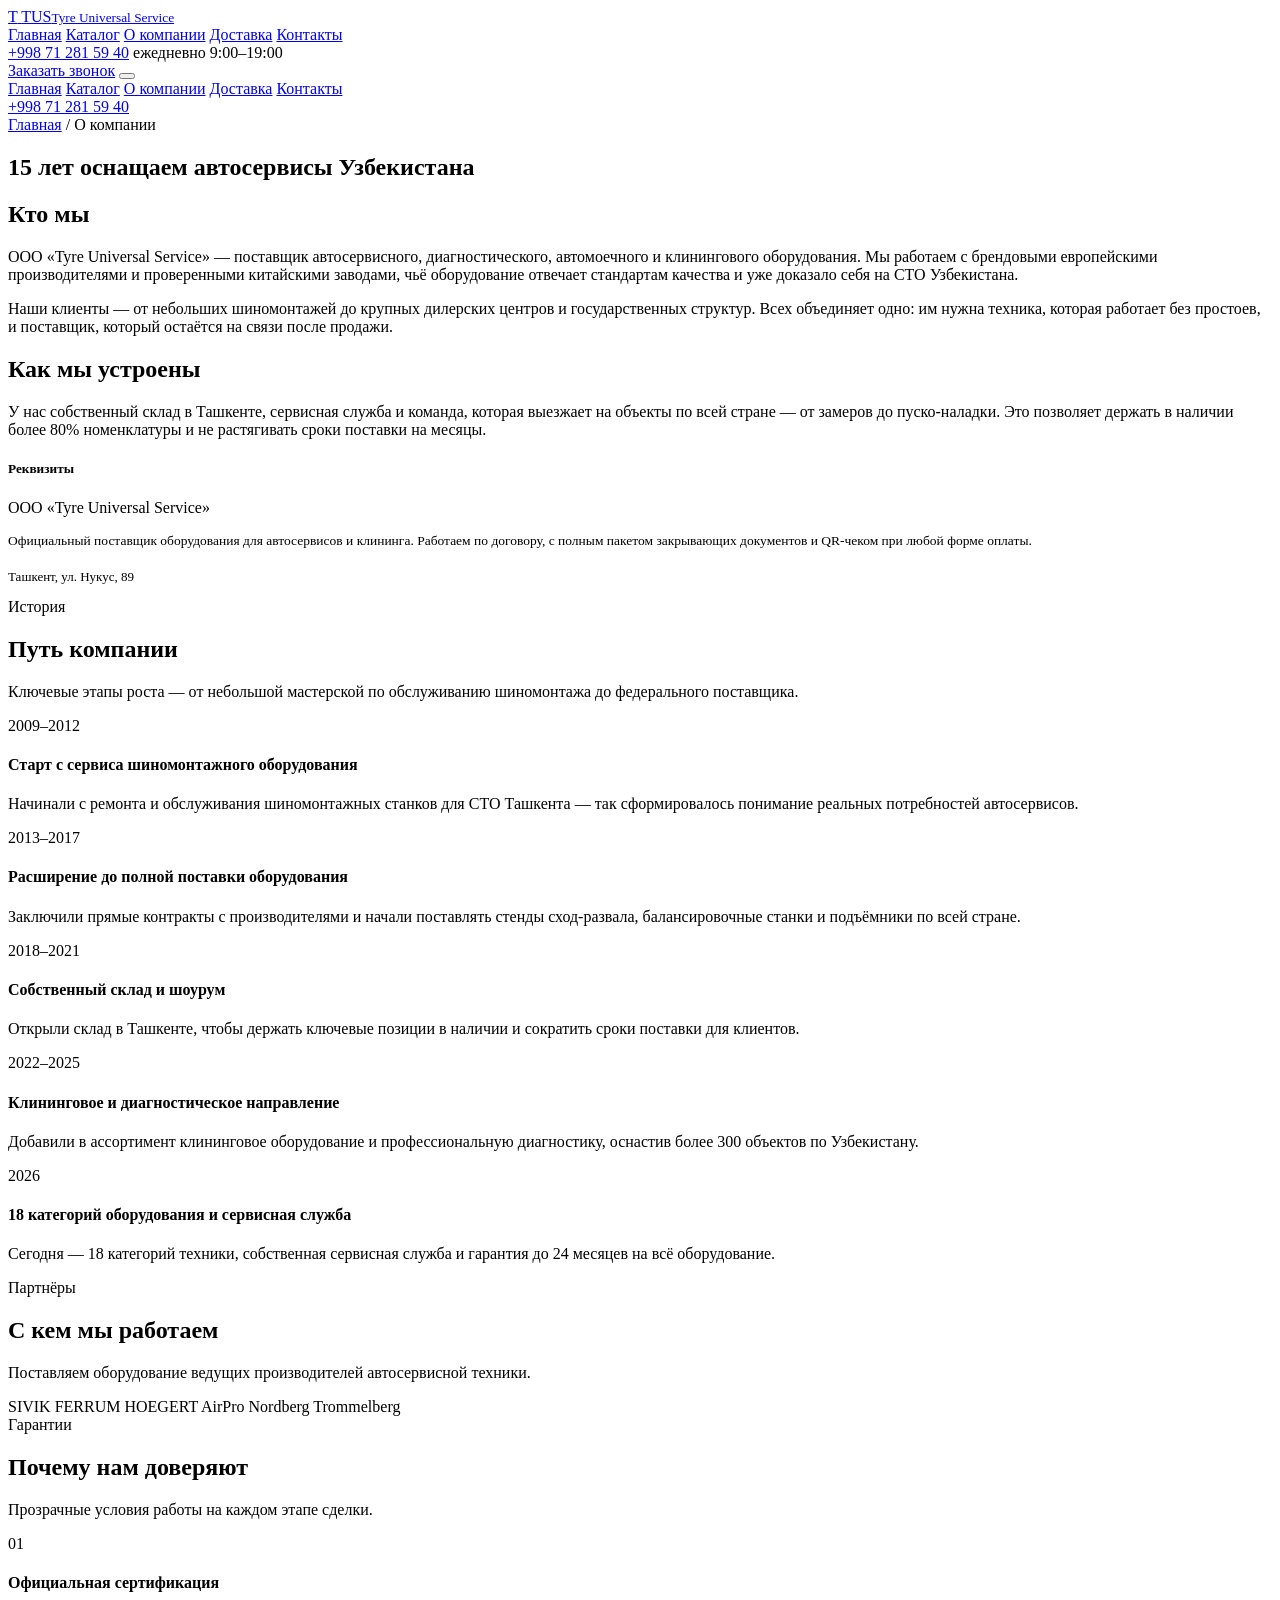
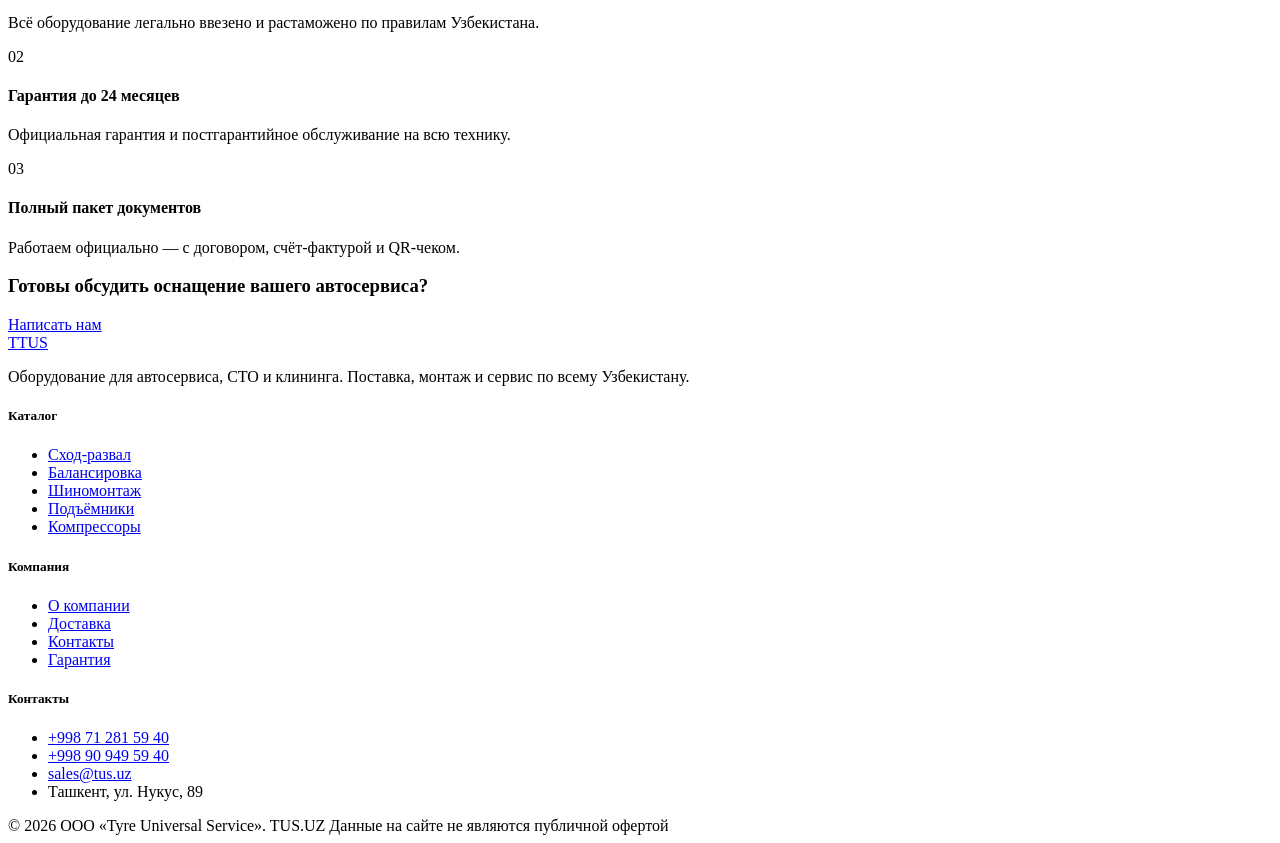
==== about.html @ 4da46985 "Add files via upload" ====
<!DOCTYPE html>
<html lang="ru">
<head>
<meta charset="UTF-8">
<meta name="viewport" content="width=device-width, initial-scale=1.0">
<title>О компании — TUS.UZ</title>
<meta name="description" content="TUS.UZ — поставщик автосервисного и клинингового оборудования в Узбекистане. 15 лет опыта, собственный склад, официальная гарантия.">
<link rel="preconnect" href="https://fonts.googleapis.com">
<link href="https://fonts.googleapis.com/css2?family=Oswald:wght@500;600;700&family=Manrope:wght@400;500;700;800&family=JetBrains+Mono:wght@400;500;700&display=swap" rel="stylesheet">
<link rel="stylesheet" href="assets/style.css">
</head>
<body>

<header class="site-header">
  <div class="wrap header-top">
    <a href="index.html" class="brand">
      <span class="mark"><span>T</span></span>
      <span>TUS<small>Tyre Universal Service</small></span>
    </a>
    <nav class="main-nav">
      <a href="index.html">Главная</a>
      <a href="catalog.html">Каталог</a>
      <a href="about.html" class="active">О компании</a>
      <a href="delivery.html">Доставка</a>
      <a href="contacts.html">Контакты</a>
    </nav>
    <div class="header-actions">
      <div class="phone-block">
        <a href="tel:+998712815940">+998 71 281 59 40</a>
        <span>ежедневно 9:00–19:00</span>
      </div>
      <a href="contacts.html" class="btn btn-primary header-cta">Заказать звонок</a>
      <button class="burger" aria-label="Меню"><span></span></button>
    </div>
  </div>
  <div class="mobile-nav">
    <a href="index.html">Главная</a>
    <a href="catalog.html">Каталог</a>
    <a href="about.html">О компании</a>
    <a href="delivery.html">Доставка</a>
    <a href="contacts.html">Контакты</a>
    <div class="phone-block"><a href="tel:+998712815940">+998 71 281 59 40</a></div>
  </div>
</header>

<section class="page-hero">
  <div class="wrap">
    <div class="breadcrumb"><a href="index.html">Главная</a> / О компании</div>
    <h1>15 лет оснащаем автосервисы Узбекистана</h1>
  </div>
</section>

<section class="section-tight reveal">
  <div class="wrap two-col">
    <div class="content-block">
      <h2>Кто мы</h2>
      <p>ООО «Tyre Universal Service» — поставщик автосервисного, диагностического, автомоечного и клинингового оборудования. Мы работаем с брендовыми европейскими производителями и проверенными китайскими заводами, чьё оборудование отвечает стандартам качества и уже доказало себя на СТО Узбекистана.</p>
      <p>Наши клиенты — от небольших шиномонтажей до крупных дилерских центров и государственных структур. Всех объединяет одно: им нужна техника, которая работает без простоев, и поставщик, который остаётся на связи после продажи.</p>
      <h2>Как мы устроены</h2>
      <p>У нас собственный склад в Ташкенте, сервисная служба и команда, которая выезжает на объекты по всей стране — от замеров до пуско-наладки. Это позволяет держать в наличии более 80% номенклатуры и не растягивать сроки поставки на месяцы.</p>
    </div>
    <div class="contact-card bracket">
      <h5>Реквизиты</h5>
      <p class="big">ООО «Tyre Universal Service»</p>
      <p style="font-size:13.5px;color:var(--steel-2);margin-top:10px;">Официальный поставщик оборудования для автосервисов и клининга. Работаем по договору, с полным пакетом закрывающих документов и QR-чеком при любой форме оплаты.</p>
      <div class="ruler light" style="margin:20px 0;"></div>
      <p style="font-family:var(--f-mono);font-size:13px;color:var(--steel-2);">Ташкент, ул. Нукус, 89</p>
    </div>
  </div>
</section>

<section class="on-steel reveal">
  <div class="wrap">
    <div class="section-head">
      <div>
        <span class="eyebrow">История</span>
        <h2>Путь компании</h2>
      </div>
      <p>Ключевые этапы роста — от небольшой мастерской по обслуживанию шиномонтажа до федерального поставщика.</p>
    </div>
    <div class="timeline">
      <div class="t-item">
        <div class="year">2009–2012</div>
        <h4>Старт с сервиса шиномонтажного оборудования</h4>
        <p>Начинали с ремонта и обслуживания шиномонтажных станков для СТО Ташкента — так сформировалось понимание реальных потребностей автосервисов.</p>
      </div>
      <div class="t-item">
        <div class="year">2013–2017</div>
        <h4>Расширение до полной поставки оборудования</h4>
        <p>Заключили прямые контракты с производителями и начали поставлять стенды сход-развала, балансировочные станки и подъёмники по всей стране.</p>
      </div>
      <div class="t-item">
        <div class="year">2018–2021</div>
        <h4>Собственный склад и шоурум</h4>
        <p>Открыли склад в Ташкенте, чтобы держать ключевые позиции в наличии и сократить сроки поставки для клиентов.</p>
      </div>
      <div class="t-item">
        <div class="year">2022–2025</div>
        <h4>Клининговое и диагностическое направление</h4>
        <p>Добавили в ассортимент клининговое оборудование и профессиональную диагностику, оснастив более 300 объектов по Узбекистану.</p>
      </div>
      <div class="t-item">
        <div class="year">2026</div>
        <h4>18 категорий оборудования и сервисная служба</h4>
        <p>Сегодня — 18 категорий техники, собственная сервисная служба и гарантия до 24 месяцев на всё оборудование.</p>
      </div>
    </div>
  </div>
</section>

<section class="reveal">
  <div class="wrap">
    <div class="section-head">
      <div>
        <span class="eyebrow">Партнёры</span>
        <h2>С кем мы работаем</h2>
      </div>
      <p>Поставляем оборудование ведущих производителей автосервисной техники.</p>
    </div>
    <div class="logo-strip">
      <span class="logo-chip">SIVIK</span>
      <span class="logo-chip">FERRUM</span>
      <span class="logo-chip">HOEGERT</span>
      <span class="logo-chip">AirPro</span>
      <span class="logo-chip">Nordberg</span>
      <span class="logo-chip">Trommelberg</span>
    </div>
  </div>
</section>

<section class="on-dark reveal">
  <div class="wrap">
    <div class="section-head">
      <div>
        <span class="eyebrow on-dark">Гарантии</span>
        <h2>Почему нам доверяют</h2>
      </div>
      <p>Прозрачные условия работы на каждом этапе сделки.</p>
    </div>
    <div class="service-grid">
      <div class="service-card"><span class="num">01</span><h4>Официальная сертификация</h4><p>Всё оборудование легально ввезено и растаможено по правилам Узбекистана.</p></div>
      <div class="service-card"><span class="num">02</span><h4>Гарантия до 24 месяцев</h4><p>Официальная гарантия и постгарантийное обслуживание на всю технику.</p></div>
      <div class="service-card"><span class="num">03</span><h4>Полный пакет документов</h4><p>Работаем официально — с договором, счёт-фактурой и QR-чеком.</p></div>
    </div>
  </div>
</section>

<section class="cta-band reveal">
  <div class="wrap">
    <h3>Готовы обсудить оснащение вашего автосервиса?</h3>
    <a href="contacts.html" class="btn btn-dark">Написать нам</a>
  </div>
</section>

<footer class="site-footer">
  <div class="wrap">
    <div class="footer-grid">
      <div class="footer-brand">
        <a href="index.html" class="brand"><span class="mark"><span>T</span></span><span>TUS</span></a>
        <p>Оборудование для автосервиса, СТО и клининга. Поставка, монтаж и сервис по всему Узбекистану.</p>
      </div>
      <div>
        <h5>Каталог</h5>
        <ul>
          <li><a href="catalog.html">Сход-развал</a></li>
          <li><a href="catalog.html">Балансировка</a></li>
          <li><a href="catalog.html">Шиномонтаж</a></li>
          <li><a href="catalog.html">Подъёмники</a></li>
          <li><a href="catalog.html">Компрессоры</a></li>
        </ul>
      </div>
      <div>
        <h5>Компания</h5>
        <ul>
          <li><a href="about.html">О компании</a></li>
          <li><a href="delivery.html">Доставка</a></li>
          <li><a href="contacts.html">Контакты</a></li>
          <li><a href="index.html#">Гарантия</a></li>
        </ul>
      </div>
      <div>
        <h5>Контакты</h5>
        <ul>
          <li><a href="tel:+998712815940">+998 71 281 59 40</a></li>
          <li><a href="tel:+998909495940">+998 90 949 59 40</a></li>
          <li><a href="mailto:sales@tus.uz">sales@tus.uz</a></li>
          <li>Ташкент, ул. Нукус, 89</li>
        </ul>
      </div>
    </div>
    <div class="footer-bottom">
      <span>© 2026 ООО «Tyre Universal Service». TUS.UZ</span>
      <span>Данные на сайте не являются публичной офертой</span>
    </div>
  </div>
</footer>

<script src="assets/script.js"></script>
</body>
</html>
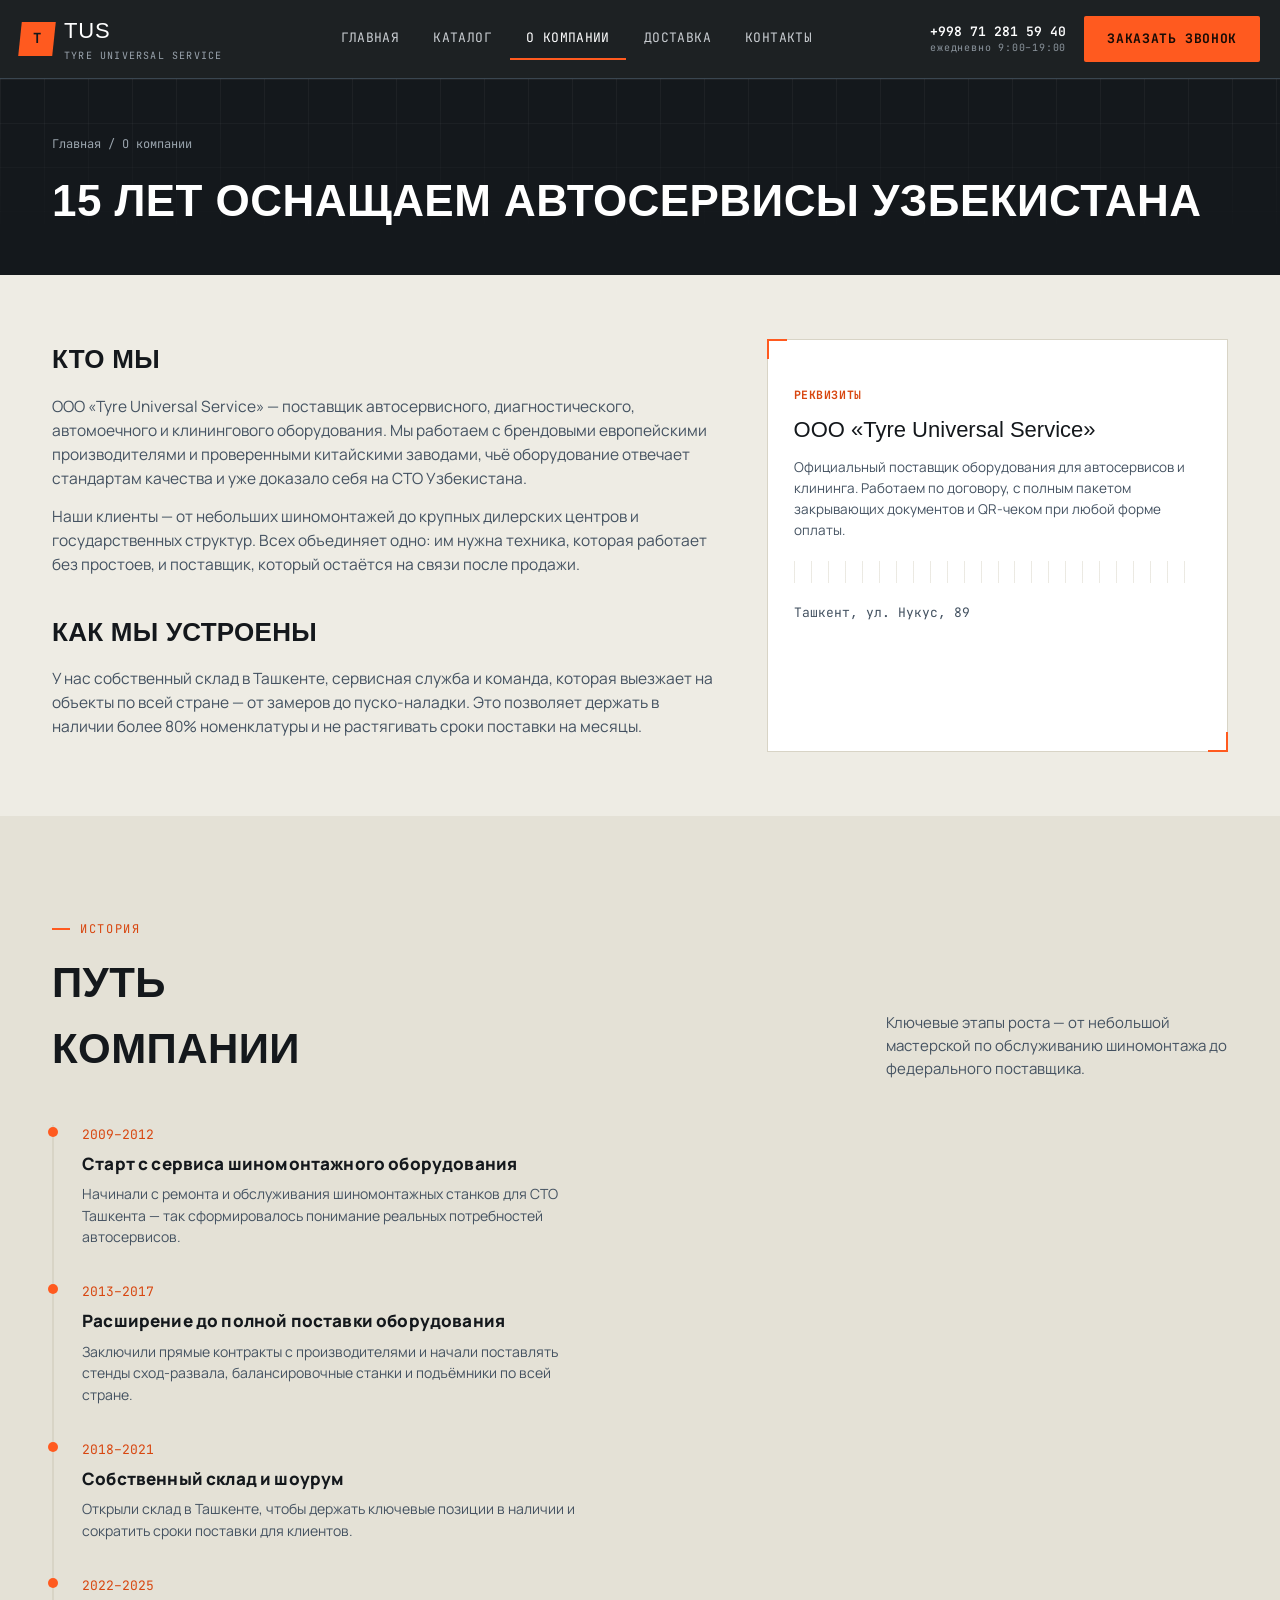
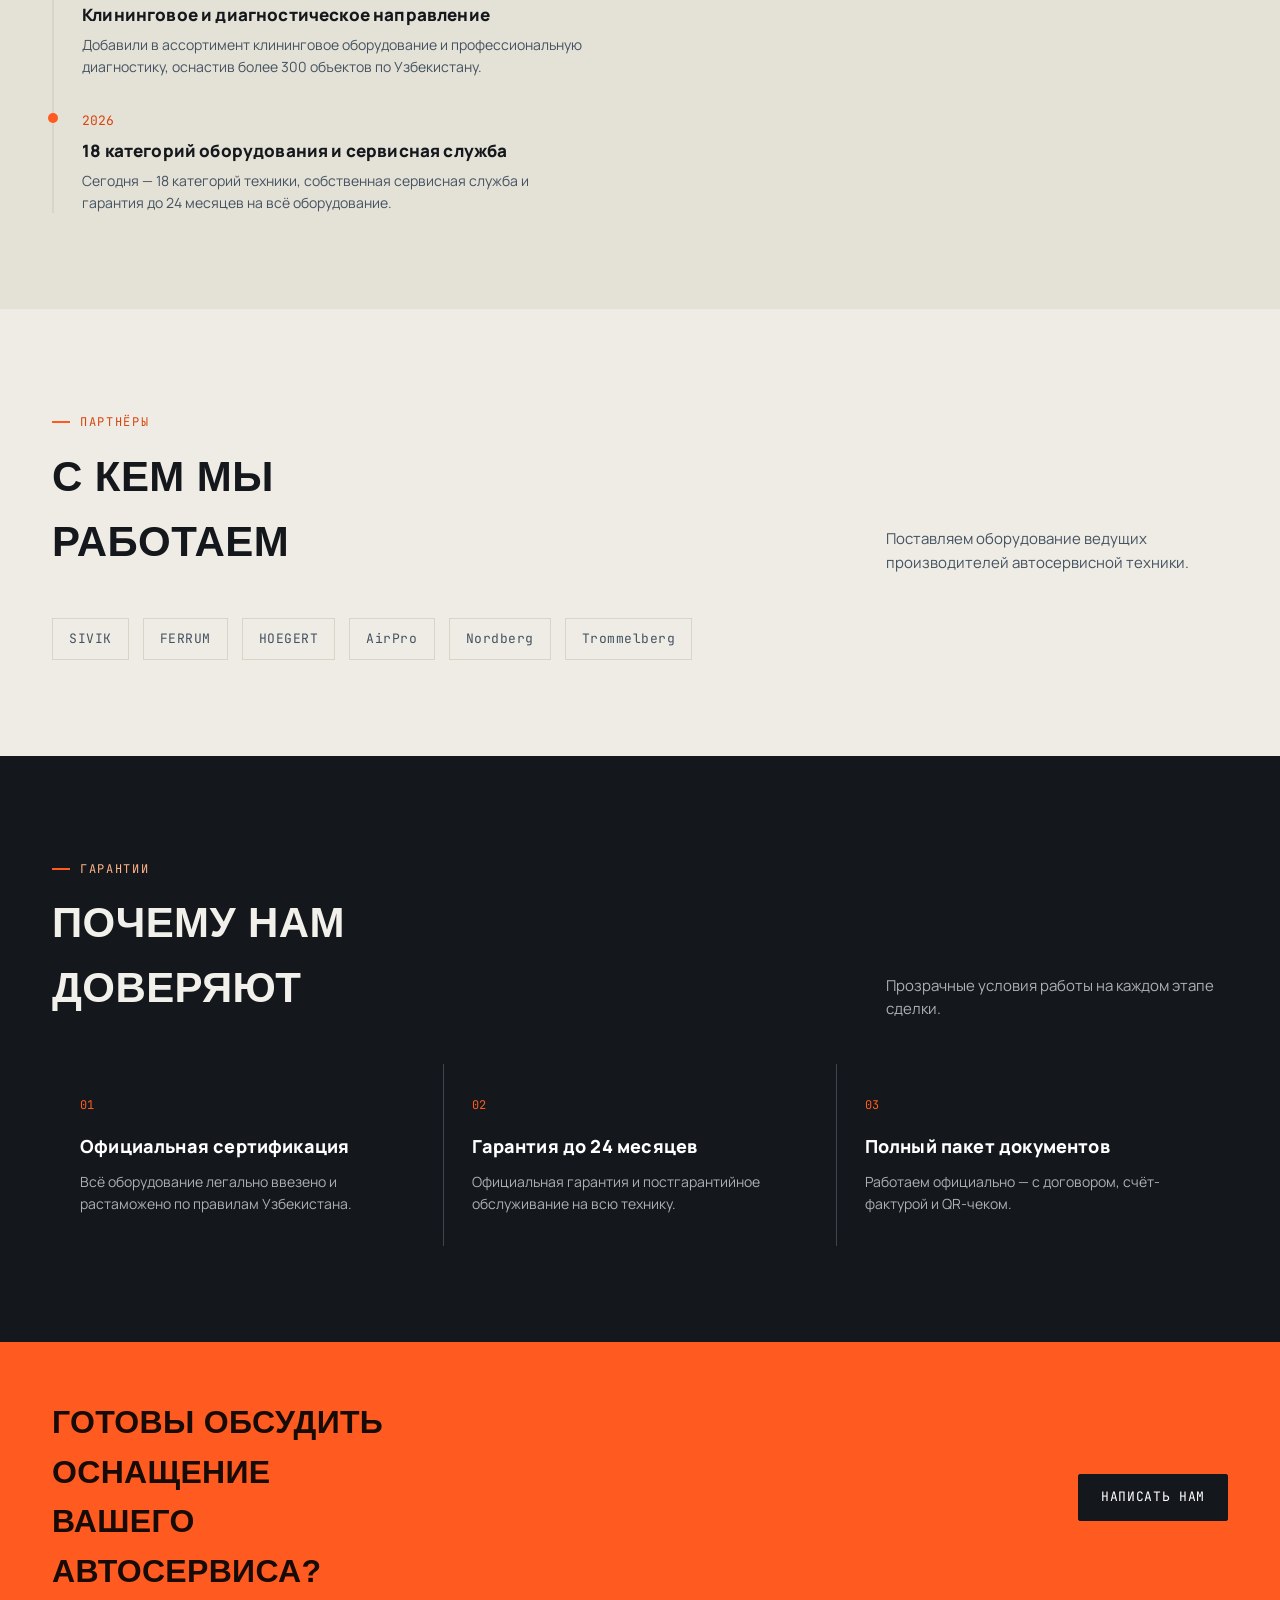
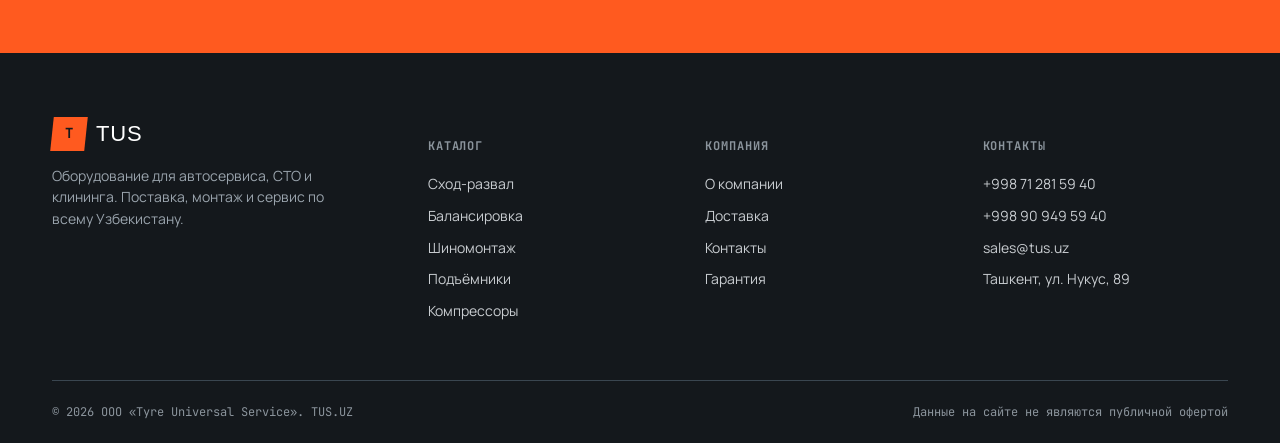
==== commit c142efc5: "Add files via upload" ====
--- a/about.html
+++ b/about.html
@@ -7,7 +7,7 @@
 <meta name="description" content="TUS.UZ — поставщик автосервисного и клинингового оборудования в Узбекистане. 15 лет опыта, собственный склад, официальная гарантия.">
 <link rel="preconnect" href="https://fonts.googleapis.com">
 <link href="https://fonts.googleapis.com/css2?family=Oswald:wght@500;600;700&family=Manrope:wght@400;500;700;800&family=JetBrains+Mono:wght@400;500;700&display=swap" rel="stylesheet">
-<link rel="stylesheet" href="assets/style.css">
+<link rel="stylesheet" href="style.css">
 </head>
 <body>
 
@@ -195,6 +195,6 @@
   </div>
 </footer>
 
-<script src="assets/script.js"></script>
+<script src="script.js"></script>
 </body>
 </html>
--- a/style.css
+++ b/style.css
@@ -0,0 +1,951 @@
+/* ============================================================
+   TUS.UZ — design system
+   Concept: engineering spec-plate / workshop blueprint.
+   Display: Oswald (condensed, industrial nameplate)
+   Body:    Manrope
+   Data:    JetBrains Mono (specs, numbers, tickers)
+   ============================================================ */
+
+:root{
+  --ink:        #14181c;
+  --ink-soft:   #232b32;
+  --steel:      #2e3944;
+  --steel-2:    #445261;
+  --paper:      #eeece4;
+  --paper-2:    #e4e1d6;
+  --card:       #ffffff;
+  --line:       #d8d4c6;
+  --line-dark:  #3a4650;
+  --orange:     #ff5a1f;
+  --orange-dark:#d8460f;
+  --blue:       #3d6a8c;
+  --green:      #3f8a54;
+
+  --f-display: 'Oswald', sans-serif;
+  --f-body: 'Manrope', sans-serif;
+  --f-mono: 'JetBrains Mono', monospace;
+
+  --container: 1240px;
+  --radius: 4px;
+}
+
+*,*::before,*::after{ box-sizing:border-box; }
+html{ scroll-behavior:smooth; }
+body{
+  margin:0;
+  background:var(--paper);
+  color:var(--ink);
+  font-family:var(--f-body);
+  font-size:16px;
+  line-height:1.55;
+  -webkit-font-smoothing:antialiased;
+}
+img{ max-width:100%; display:block; }
+a{ color:inherit; text-decoration:none; }
+ul{ margin:0; padding:0; list-style:none; }
+h1,h2,h3,h4{ margin:0; font-family:var(--f-display); font-weight:600; letter-spacing:.01em; text-transform:uppercase; }
+p{ margin:0; }
+button{ font-family:inherit; cursor:pointer; }
+input,textarea,select{ font-family:inherit; }
+
+.wrap{
+  max-width:var(--container);
+  margin:0 auto;
+  padding:0 32px;
+}
+
+@media (max-width:720px){
+  .wrap{ padding:0 20px; }
+}
+
+:focus-visible{
+  outline:2px solid var(--orange);
+  outline-offset:2px;
+}
+
+@media (prefers-reduced-motion: reduce){
+  *{ animation-duration:0.01ms !important; animation-iteration-count:1 !important; transition-duration:0.01ms !important; scroll-behavior:auto !important; }
+}
+
+/* ---------- eyebrow / labels ---------- */
+.eyebrow{
+  display:inline-flex;
+  align-items:center;
+  gap:10px;
+  font-family:var(--f-mono);
+  font-size:12px;
+  letter-spacing:.14em;
+  text-transform:uppercase;
+  color:var(--orange-dark);
+}
+.eyebrow::before{
+  content:"";
+  width:18px; height:2px;
+  background:var(--orange);
+  display:inline-block;
+}
+.eyebrow.on-dark{ color:#ffb489; }
+.eyebrow.on-dark::before{ background:var(--orange); }
+
+/* ---------- bracket frame — signature element ---------- */
+.bracket{
+  position:relative;
+}
+.bracket::before,.bracket::after,
+.bracket .bk-tl, .bracket .bk-br{
+  content:"";
+  position:absolute;
+  width:20px; height:20px;
+  z-index:2;
+  pointer-events:none;
+}
+.bracket::before{
+  top:-1px; left:-1px;
+  border-top:2px solid var(--orange);
+  border-left:2px solid var(--orange);
+}
+.bracket::after{
+  bottom:-1px; right:-1px;
+  border-bottom:2px solid var(--orange);
+  border-right:2px solid var(--orange);
+}
+
+/* ---------- ruler divider ---------- */
+.ruler{
+  --n: 24;
+  height:22px;
+  width:100%;
+  background-image: repeating-linear-gradient(
+    to right,
+    var(--line-dark) 0, var(--line-dark) 1px,
+    transparent 1px, transparent calc(100% / var(--n))
+  );
+  background-size: 100% 100%;
+  position:relative;
+  opacity:.5;
+}
+.ruler.light{ background-image: repeating-linear-gradient(to right, var(--line) 0, var(--line) 1px, transparent 1px, transparent calc(100% / var(--n))); }
+
+/* ============================================================
+   HEADER
+   ============================================================ */
+.site-header{
+  position:sticky; top:0; z-index:100;
+  background:rgba(20,24,28,.96);
+  backdrop-filter:blur(6px);
+  border-bottom:1px solid var(--line-dark);
+  color:#f2f0ea;
+}
+.header-top{
+  display:flex;
+  align-items:center;
+  justify-content:space-between;
+  padding:14px 0;
+  gap:24px;
+}
+.brand{
+  display:flex;
+  align-items:center;
+  gap:10px;
+  font-family:var(--f-display);
+  font-size:22px;
+  letter-spacing:.04em;
+  color:#fff;
+}
+.brand .mark{
+  width:34px; height:34px;
+  background:var(--orange);
+  display:flex; align-items:center; justify-content:center;
+  color:var(--ink);
+  font-family:var(--f-mono);
+  font-weight:700;
+  font-size:14px;
+  transform:skew(-6deg);
+}
+.brand .mark span{ transform:skew(6deg); }
+.brand small{
+  display:block;
+  font-family:var(--f-mono);
+  font-size:10px;
+  letter-spacing:.12em;
+  color:#9aa4ad;
+  text-transform:uppercase;
+  font-weight:400;
+}
+
+.main-nav{
+  display:flex;
+  gap:2px;
+}
+.main-nav a{
+  font-family:var(--f-mono);
+  font-size:13px;
+  letter-spacing:.03em;
+  text-transform:uppercase;
+  padding:10px 16px;
+  color:#c9cdd1;
+  border-bottom:2px solid transparent;
+  transition:color .15s ease, border-color .15s ease;
+}
+.main-nav a:hover{ color:#fff; }
+.main-nav a.active{ color:#fff; border-color:var(--orange); }
+
+.header-actions{
+  display:flex;
+  align-items:center;
+  gap:18px;
+}
+.phone-block{
+  text-align:right;
+  font-family:var(--f-mono);
+  font-size:13px;
+  color:#e7e5dd;
+  line-height:1.3;
+}
+.phone-block a{ color:#fff; font-weight:600; }
+.phone-block span{ display:block; font-size:10px; color:#8b949c; letter-spacing:.08em; }
+
+.btn{
+  display:inline-flex;
+  align-items:center;
+  gap:8px;
+  font-family:var(--f-mono);
+  font-size:13px;
+  letter-spacing:.05em;
+  text-transform:uppercase;
+  padding:12px 22px;
+  border:1px solid transparent;
+  border-radius:2px;
+  transition:transform .15s ease, background .15s ease, border-color .15s ease, color .15s ease;
+  white-space:nowrap;
+}
+.btn-primary{
+  background:var(--orange);
+  color:#160b06;
+  font-weight:700;
+}
+.btn-primary:hover{ background:var(--orange-dark); color:#fff; transform:translateY(-1px); }
+.btn-outline{
+  border-color:#4a555f;
+  color:#f2f0ea;
+}
+.btn-outline:hover{ border-color:var(--orange); color:var(--orange); }
+.btn-dark{
+  border-color:var(--ink);
+  color:var(--ink);
+}
+.btn-dark:hover{ background:var(--ink); color:#fff; }
+.btn-block{ width:100%; justify-content:center; }
+
+.burger{
+  display:none;
+  width:32px; height:24px;
+  position:relative;
+  background:none; border:none;
+}
+.burger span,.burger::before,.burger::after{
+  content:"";
+  position:absolute; left:0; right:0;
+  height:2px; background:#fff;
+}
+.burger::before{ top:0; }
+.burger span{ top:11px; }
+.burger::after{ bottom:0; }
+
+@media (max-width:980px){
+  .main-nav{ display:none; }
+  .phone-block{ display:none; }
+  .burger{ display:block; }
+}
+@media (max-width:560px){
+  .btn-primary.header-cta{ display:none; }
+}
+
+/* mobile drawer */
+.mobile-nav{
+  display:none;
+  flex-direction:column;
+  background:var(--ink-soft);
+  border-top:1px solid var(--line-dark);
+}
+.mobile-nav.open{ display:flex; }
+.mobile-nav a{
+  padding:16px 32px;
+  font-family:var(--f-mono);
+  text-transform:uppercase;
+  font-size:13px;
+  color:#e7e5dd;
+  border-bottom:1px solid var(--line-dark);
+}
+.mobile-nav .phone-block{
+  display:block;
+  padding:16px 32px;
+}
+
+/* ============================================================
+   HERO
+   ============================================================ */
+.hero{
+  background:var(--ink);
+  color:#f2f0ea;
+  position:relative;
+  overflow:hidden;
+  padding:88px 0 0;
+}
+.hero::before{
+  content:"";
+  position:absolute; inset:0;
+  background-image:
+    linear-gradient(rgba(255,255,255,.05) 1px, transparent 1px),
+    linear-gradient(90deg, rgba(255,255,255,.05) 1px, transparent 1px);
+  background-size:44px 44px;
+  mask-image:linear-gradient(to bottom, rgba(0,0,0,.9), transparent 85%);
+  pointer-events:none;
+}
+.hero-grid{
+  position:relative;
+  display:grid;
+  grid-template-columns:1.15fr .85fr;
+  gap:48px;
+  align-items:center;
+  padding-bottom:56px;
+}
+.hero h1{
+  font-size:clamp(34px,5vw,58px);
+  line-height:1.04;
+  margin:18px 0 22px;
+  color:#fff;
+}
+.hero h1 em{ font-style:normal; color:var(--orange); }
+.hero-sub{
+  font-size:17px;
+  color:#c3c8cc;
+  max-width:46ch;
+  margin-bottom:32px;
+}
+.hero-cta{ display:flex; gap:14px; flex-wrap:wrap; margin-bottom:44px; }
+
+.hero-panel{
+  position:relative;
+  border:1px solid var(--line-dark);
+  background:linear-gradient(160deg,#1b2129,#171b20);
+  padding:26px;
+}
+.hero-panel .label{
+  font-family:var(--f-mono);
+  font-size:11px;
+  letter-spacing:.1em;
+  color:#8b949c;
+  text-transform:uppercase;
+  margin-bottom:14px;
+  display:block;
+}
+.hero-illustration{ width:100%; height:auto; }
+
+.stat-strip{
+  position:relative;
+  border-top:1px solid var(--line-dark);
+  display:grid;
+  grid-template-columns:repeat(4,1fr);
+}
+.stat-strip .stat{
+  padding:22px 0 26px;
+  border-right:1px solid var(--line-dark);
+}
+.stat-strip .stat:last-child{ border-right:none; }
+.stat b{
+  display:block;
+  font-family:var(--f-display);
+  font-size:34px;
+  color:#fff;
+  line-height:1;
+}
+.stat b span{ color:var(--orange); }
+.stat small{
+  display:block;
+  margin-top:8px;
+  font-family:var(--f-mono);
+  font-size:11.5px;
+  letter-spacing:.03em;
+  color:#9aa4ad;
+  text-transform:uppercase;
+}
+
+@media (max-width:900px){
+  .hero-grid{ grid-template-columns:1fr; padding-bottom:36px; }
+  .stat-strip{ grid-template-columns:repeat(2,1fr); }
+  .stat-strip .stat:nth-child(2n){ border-right:none; }
+  .stat-strip .stat{ border-bottom:1px solid var(--line-dark); }
+}
+
+/* ============================================================
+   SECTION GENERIC
+   ============================================================ */
+section{ padding:96px 0; }
+.section-tight{ padding:64px 0; }
+.section-head{
+  display:flex;
+  justify-content:space-between;
+  align-items:flex-end;
+  gap:24px;
+  margin-bottom:44px;
+}
+.section-head h2{
+  font-size:clamp(28px,3.4vw,42px);
+  margin-top:12px;
+  max-width:16ch;
+}
+.section-head p{
+  max-width:38ch;
+  color:var(--steel-2);
+  font-size:15px;
+}
+.on-dark{ background:var(--ink); color:#f2f0ea; }
+.on-dark .section-head p{ color:#aab0b5; }
+.on-steel{ background:var(--paper-2); }
+
+/* ---------- category grid ---------- */
+.cat-grid{
+  display:grid;
+  grid-template-columns:repeat(4,1fr);
+  gap:1px;
+  background:var(--line);
+  border:1px solid var(--line);
+}
+.cat-card{
+  background:var(--card);
+  padding:26px 22px;
+  display:flex;
+  flex-direction:column;
+  gap:14px;
+  min-height:150px;
+  justify-content:space-between;
+  transition:background .15s ease;
+  position:relative;
+}
+.cat-card:hover{ background:#fff5ef; }
+.cat-card .num{
+  font-family:var(--f-mono);
+  font-size:11px;
+  color:var(--orange-dark);
+}
+.cat-card h4{
+  font-size:15.5px;
+  letter-spacing:0;
+  text-transform:none;
+  font-family:var(--f-body);
+  font-weight:700;
+  line-height:1.3;
+}
+.cat-card .arrow{
+  font-family:var(--f-mono);
+  font-size:13px;
+  color:var(--steel-2);
+}
+@media (max-width:900px){ .cat-grid{ grid-template-columns:repeat(2,1fr); } }
+@media (max-width:560px){ .cat-grid{ grid-template-columns:1fr; } }
+
+/* ---------- product cards ---------- */
+.product-grid{
+  display:grid;
+  grid-template-columns:repeat(3,1fr);
+  gap:28px;
+}
+@media (max-width:980px){ .product-grid{ grid-template-columns:repeat(2,1fr); } }
+@media (max-width:640px){ .product-grid{ grid-template-columns:1fr; } }
+
+.product-card{
+  background:var(--card);
+  border:1px solid var(--line);
+  display:flex;
+  flex-direction:column;
+  transition:transform .18s ease, box-shadow .18s ease;
+}
+.product-card:hover{
+  transform:translateY(-4px);
+  box-shadow:0 18px 30px -18px rgba(20,24,28,.35);
+}
+.product-media{
+  position:relative;
+  background:var(--paper-2);
+  padding:22px;
+  aspect-ratio:4/3;
+  display:flex; align-items:center; justify-content:center;
+}
+.product-media svg{ width:100%; height:100%; }
+.stock-tag{
+  position:absolute;
+  top:14px; left:14px;
+  font-family:var(--f-mono);
+  font-size:10.5px;
+  letter-spacing:.05em;
+  text-transform:uppercase;
+  padding:5px 9px;
+  background:var(--green);
+  color:#fff;
+}
+.stock-tag.order{ background:var(--blue); }
+.brand-tag{
+  position:absolute;
+  top:14px; right:14px;
+  font-family:var(--f-mono);
+  font-size:10.5px;
+  color:var(--steel-2);
+  letter-spacing:.05em;
+}
+.product-body{
+  padding:22px;
+  display:flex;
+  flex-direction:column;
+  gap:12px;
+  flex:1;
+}
+.product-cat{
+  font-family:var(--f-mono);
+  font-size:11px;
+  letter-spacing:.06em;
+  text-transform:uppercase;
+  color:var(--orange-dark);
+}
+.product-title{
+  font-family:var(--f-body);
+  font-weight:800;
+  font-size:18px;
+  text-transform:none;
+  letter-spacing:0;
+  line-height:1.3;
+}
+.product-desc{
+  font-size:14px;
+  color:var(--steel-2);
+  flex:1;
+}
+.spec-list{
+  border-top:1px dashed var(--line);
+  border-bottom:1px dashed var(--line);
+  padding:12px 0;
+  display:flex;
+  flex-direction:column;
+  gap:6px;
+}
+.spec-list .row{
+  display:flex;
+  justify-content:space-between;
+  font-family:var(--f-mono);
+  font-size:12.5px;
+}
+.spec-list .row span:first-child{ color:var(--steel-2); }
+.product-foot{
+  display:flex;
+  align-items:center;
+  justify-content:space-between;
+  gap:10px;
+  margin-top:4px;
+}
+.price{
+  font-family:var(--f-display);
+  font-size:22px;
+}
+.price small{
+  display:block;
+  font-family:var(--f-mono);
+  font-size:10px;
+  color:var(--steel-2);
+  text-transform:uppercase;
+  letter-spacing:.05em;
+}
+.link-arrow{
+  font-family:var(--f-mono);
+  font-size:12.5px;
+  letter-spacing:.03em;
+  text-transform:uppercase;
+  border-bottom:1px solid var(--ink);
+  padding-bottom:2px;
+  transition:border-color .15s ease, color .15s ease;
+}
+.link-arrow:hover{ color:var(--orange-dark); border-color:var(--orange-dark); }
+
+/* ---------- services / bracket cards ---------- */
+.service-grid{
+  display:grid;
+  grid-template-columns:repeat(3,1fr);
+  gap:1px;
+  background:var(--line-dark);
+}
+.on-dark .service-grid{ background:var(--line-dark); }
+.service-card{
+  background:var(--ink);
+  padding:32px 28px;
+  position:relative;
+}
+.service-card .num{
+  font-family:var(--f-mono);
+  font-size:12px;
+  color:var(--orange);
+  margin-bottom:18px;
+  display:block;
+}
+.service-card h4{
+  font-size:18px;
+  text-transform:none;
+  font-family:var(--f-body);
+  font-weight:800;
+  margin-bottom:10px;
+  color:#fff;
+}
+.service-card p{
+  font-size:14px;
+  color:#aab0b5;
+}
+@media (max-width:900px){ .service-grid{ grid-template-columns:1fr; } }
+
+/* ---------- process ---------- */
+.process-row{
+  display:grid;
+  grid-template-columns:repeat(4,1fr);
+  gap:24px;
+}
+.process-step{
+  padding-top:20px;
+  border-top:2px solid var(--ink);
+  position:relative;
+}
+.process-step .step-no{
+  font-family:var(--f-mono);
+  font-size:13px;
+  color:var(--orange-dark);
+  position:absolute;
+  top:-13px; left:0;
+  background:var(--paper);
+  padding-right:8px;
+}
+.process-step h4{
+  font-size:16.5px;
+  text-transform:none;
+  font-family:var(--f-body);
+  font-weight:800;
+  margin:14px 0 8px;
+}
+.process-step p{ font-size:14px; color:var(--steel-2); }
+@media (max-width:900px){ .process-row{ grid-template-columns:repeat(2,1fr); row-gap:40px; } }
+@media (max-width:560px){ .process-row{ grid-template-columns:1fr; } }
+
+/* ---------- why-us bracket grid ---------- */
+.why-grid{
+  display:grid;
+  grid-template-columns:repeat(2,1fr);
+  gap:26px;
+}
+.why-card{
+  padding:26px;
+  border:1px solid var(--line);
+  background:var(--card);
+}
+.why-card h4{
+  font-size:16px;
+  text-transform:none;
+  font-family:var(--f-body);
+  font-weight:800;
+  margin-bottom:10px;
+}
+.why-card p{ font-size:14px; color:var(--steel-2); }
+@media (max-width:700px){ .why-grid{ grid-template-columns:1fr; } }
+
+/* ---------- CTA band ---------- */
+.cta-band{
+  background:var(--orange);
+  color:#160b06;
+  padding:56px 0;
+}
+.cta-band .wrap{
+  display:flex;
+  align-items:center;
+  justify-content:space-between;
+  gap:24px;
+  flex-wrap:wrap;
+}
+.cta-band h3{
+  font-size:clamp(22px,3vw,32px);
+  max-width:20ch;
+}
+.cta-band .btn-dark{ background:var(--ink); color:#fff; border-color:var(--ink); }
+.cta-band .btn-dark:hover{ background:#000; }
+
+/* ---------- FAQ ---------- */
+.faq-item{
+  border-top:1px solid var(--line);
+  padding:22px 0;
+}
+.faq-item:last-child{ border-bottom:1px solid var(--line); }
+.faq-q{
+  display:flex;
+  align-items:center;
+  justify-content:space-between;
+  cursor:pointer;
+  font-weight:700;
+  font-size:15.5px;
+  gap:20px;
+}
+.faq-q .plus{
+  font-family:var(--f-mono);
+  color:var(--orange-dark);
+  font-size:20px;
+  flex-shrink:0;
+  transition:transform .2s ease;
+}
+.faq-item.open .plus{ transform:rotate(45deg); }
+.faq-a{
+  max-height:0;
+  overflow:hidden;
+  transition:max-height .25s ease;
+  font-size:14.5px;
+  color:var(--steel-2);
+}
+.faq-item.open .faq-a{ padding-top:14px; }
+
+/* ============================================================
+   FOOTER
+   ============================================================ */
+.site-footer{
+  background:var(--ink);
+  color:#c9cdd1;
+  padding:64px 0 0;
+}
+.footer-grid{
+  display:grid;
+  grid-template-columns:1.4fr 1fr 1fr 1fr;
+  gap:32px;
+  padding-bottom:48px;
+  border-bottom:1px solid var(--line-dark);
+}
+.footer-grid h5{
+  font-family:var(--f-mono);
+  font-size:12px;
+  letter-spacing:.08em;
+  text-transform:uppercase;
+  color:#8b949c;
+  margin-bottom:18px;
+}
+.footer-grid li{ margin-bottom:10px; font-size:14px; }
+.footer-grid a:hover{ color:#fff; }
+.footer-brand p{ font-size:14px; color:#9aa4ad; margin-top:14px; max-width:32ch; }
+.footer-bottom{
+  padding:22px 0;
+  display:flex;
+  justify-content:space-between;
+  gap:16px;
+  flex-wrap:wrap;
+  font-family:var(--f-mono);
+  font-size:12px;
+  color:#8b949c;
+}
+@media (max-width:900px){
+  .footer-grid{ grid-template-columns:1fr 1fr; }
+}
+@media (max-width:560px){
+  .footer-grid{ grid-template-columns:1fr; }
+}
+
+/* ---------- page hero (inner pages) ---------- */
+.page-hero{
+  background:var(--ink);
+  color:#fff;
+  padding:56px 0 40px;
+  position:relative;
+  overflow:hidden;
+}
+.page-hero::before{
+  content:"";
+  position:absolute; inset:0;
+  background-image:linear-gradient(rgba(255,255,255,.05) 1px, transparent 1px),linear-gradient(90deg, rgba(255,255,255,.05) 1px, transparent 1px);
+  background-size:44px 44px;
+  mask-image:linear-gradient(to bottom, rgba(0,0,0,.9), transparent 85%);
+}
+.breadcrumb{
+  font-family:var(--f-mono);
+  font-size:12px;
+  color:#9aa4ad;
+  margin-bottom:14px;
+  position:relative;
+}
+.breadcrumb a:hover{ color:#fff; }
+.page-hero h1{
+  font-size:clamp(28px,4vw,44px);
+  position:relative;
+}
+
+/* ---------- reveal on scroll ---------- */
+.reveal{
+  opacity:0;
+  transform:translateY(18px);
+  transition:opacity .6s ease, transform .6s ease;
+}
+.reveal.in{ opacity:1; transform:translateY(0); }
+
+/* ---------- forms ---------- */
+.form-panel{
+  background:var(--card);
+  border:1px solid var(--line);
+  padding:32px;
+}
+.form-row{ margin-bottom:18px; }
+.form-row label{
+  display:block;
+  font-family:var(--f-mono);
+  font-size:11.5px;
+  letter-spacing:.05em;
+  text-transform:uppercase;
+  color:var(--steel-2);
+  margin-bottom:8px;
+}
+.form-row input, .form-row textarea, .form-row select{
+  width:100%;
+  padding:13px 14px;
+  border:1px solid var(--line);
+  background:#fff;
+  font-size:14.5px;
+  border-radius:2px;
+  transition:border-color .15s ease;
+}
+.form-row input:focus, .form-row textarea:focus, .form-row select:focus{
+  border-color:var(--orange);
+  outline:none;
+}
+.form-note{ font-size:12.5px; color:var(--steel-2); margin-top:14px; }
+
+/* ---------- misc content pages ---------- */
+.content-block{ max-width:74ch; }
+.content-block h2{ font-size:26px; margin:36px 0 14px; }
+.content-block h2:first-child{ margin-top:0; }
+.content-block p{ font-size:15.5px; color:var(--steel-2); margin-bottom:14px; }
+.content-block ul{ margin-bottom:14px; }
+.content-block ul li{
+  font-size:15.5px;
+  color:var(--steel-2);
+  padding-left:20px;
+  position:relative;
+  margin-bottom:8px;
+}
+.content-block ul li::before{
+  content:"";
+  position:absolute; left:0; top:9px;
+  width:8px; height:2px;
+  background:var(--orange);
+}
+
+.two-col{
+  display:grid;
+  grid-template-columns:1.3fr .9fr;
+  gap:48px;
+}
+@media (max-width:900px){ .two-col{ grid-template-columns:1fr; } }
+
+.mini-map{
+  border:1px solid var(--line);
+  aspect-ratio:4/3;
+  overflow:hidden;
+}
+.mini-map iframe{ width:100%; height:100%; border:0; }
+
+.contact-card{
+  border:1px solid var(--line);
+  padding:26px;
+  background:var(--card);
+}
+.contact-card h5{
+  font-family:var(--f-mono);
+  font-size:11.5px;
+  letter-spacing:.05em;
+  text-transform:uppercase;
+  color:var(--orange-dark);
+  margin-bottom:10px;
+}
+.contact-card .big{
+  font-family:var(--f-display);
+  font-size:22px;
+  margin-bottom:4px;
+}
+
+.timeline{
+  border-left:2px solid var(--line);
+  padding-left:28px;
+  display:flex;
+  flex-direction:column;
+  gap:34px;
+}
+.timeline .t-item{ position:relative; }
+.timeline .t-item::before{
+  content:"";
+  position:absolute; left:-34px; top:2px;
+  width:10px; height:10px;
+  background:var(--orange);
+  border-radius:50%;
+}
+.timeline .year{
+  font-family:var(--f-mono);
+  font-size:13px;
+  color:var(--orange-dark);
+  margin-bottom:6px;
+}
+.timeline h4{
+  font-size:17px;
+  text-transform:none;
+  font-family:var(--f-body);
+  font-weight:800;
+  margin-bottom:6px;
+}
+.timeline p{ font-size:14px; color:var(--steel-2); max-width:56ch; }
+
+.logo-strip{
+  display:flex;
+  flex-wrap:wrap;
+  gap:14px;
+}
+.logo-chip{
+  font-family:var(--f-mono);
+  font-size:13px;
+  letter-spacing:.04em;
+  padding:10px 16px;
+  border:1px solid var(--line);
+  color:var(--steel-2);
+}
+
+.delivery-steps{
+  display:grid;
+  grid-template-columns:repeat(3,1fr);
+  gap:1px;
+  background:var(--line);
+  border:1px solid var(--line);
+}
+@media (max-width:800px){ .delivery-steps{ grid-template-columns:1fr; } }
+
+.zone-table{
+  width:100%;
+  border-collapse:collapse;
+}
+.zone-table th,.zone-table td{
+  text-align:left;
+  padding:14px 16px;
+  border-bottom:1px solid var(--line);
+  font-size:14.5px;
+}
+.zone-table th{
+  font-family:var(--f-mono);
+  font-size:11px;
+  text-transform:uppercase;
+  letter-spacing:.05em;
+  color:var(--steel-2);
+}
+.zone-table td.num{ font-family:var(--f-mono); }
+
+.badge-inline{
+  display:inline-block;
+  font-family:var(--f-mono);
+  font-size:11px;
+  letter-spacing:.04em;
+  text-transform:uppercase;
+  padding:4px 8px;
+  background:var(--paper-2);
+  color:var(--steel-2);
+  margin-right:6px;
+}
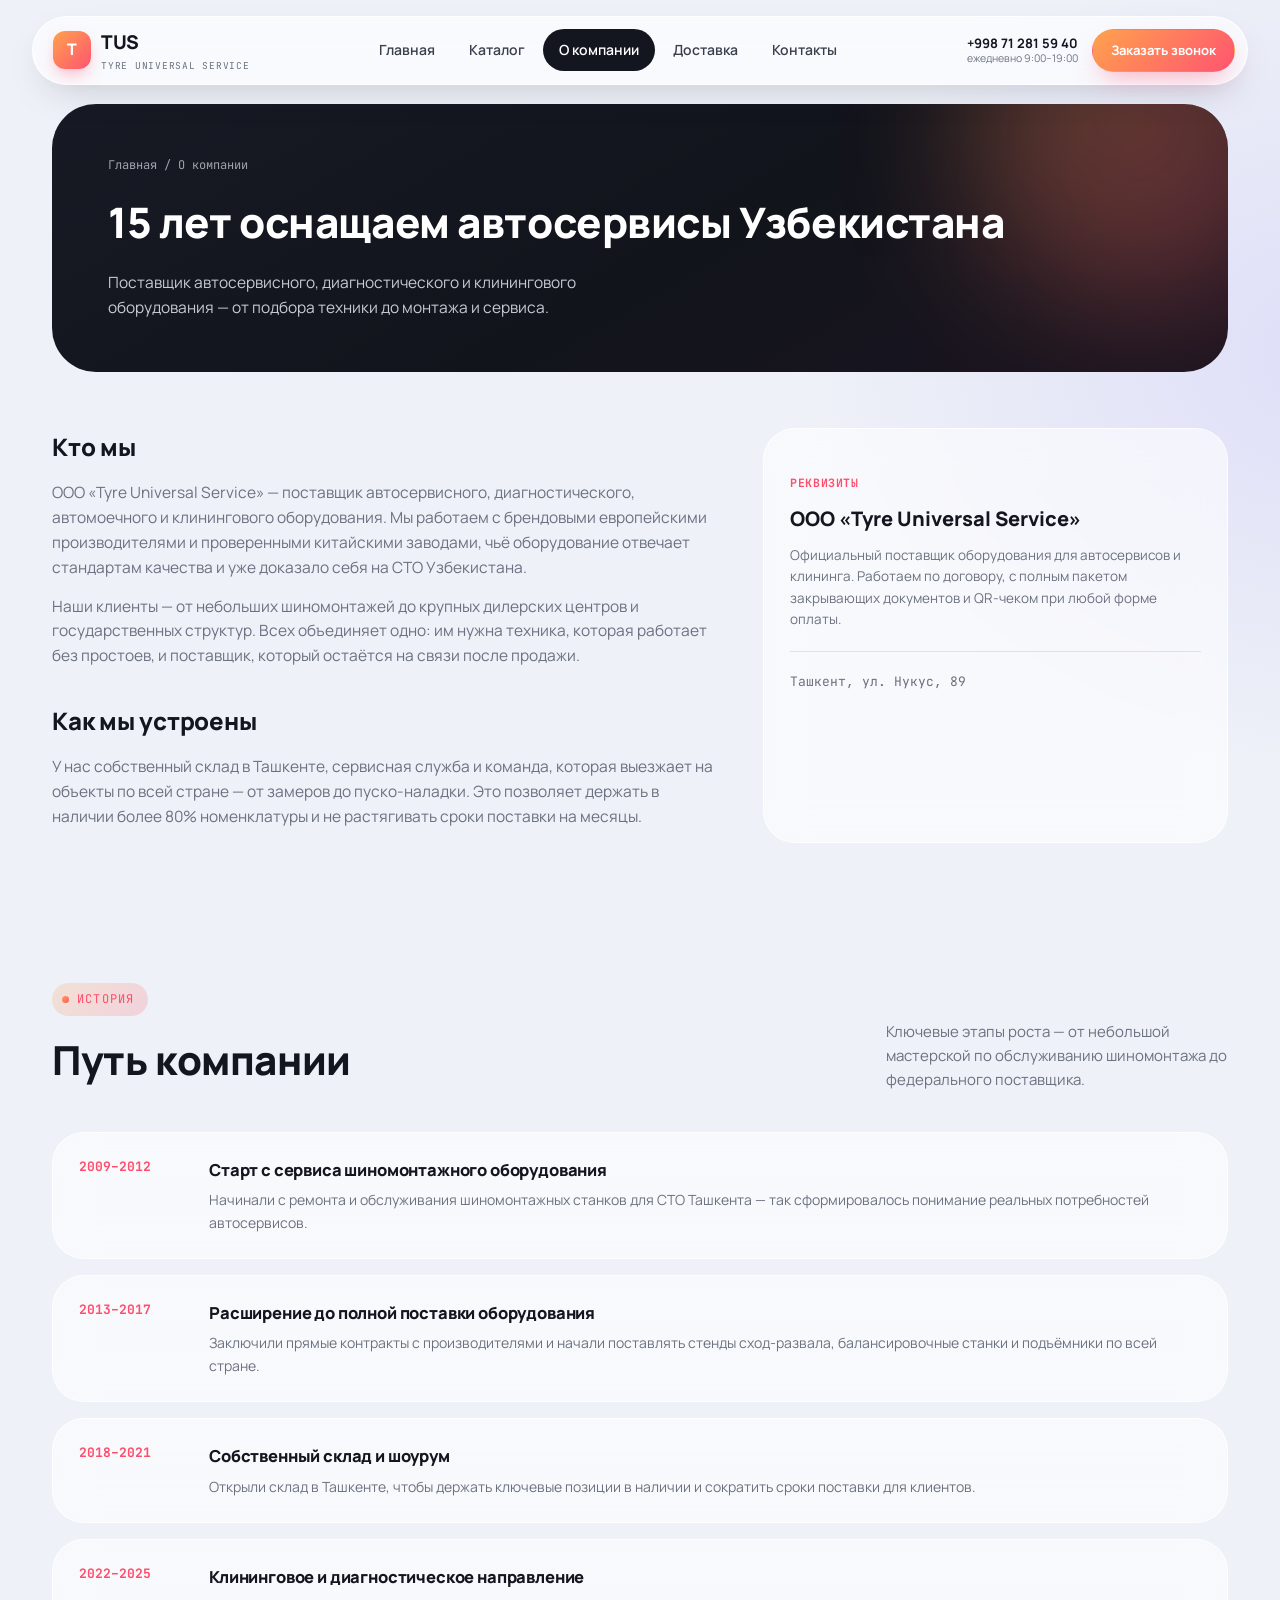
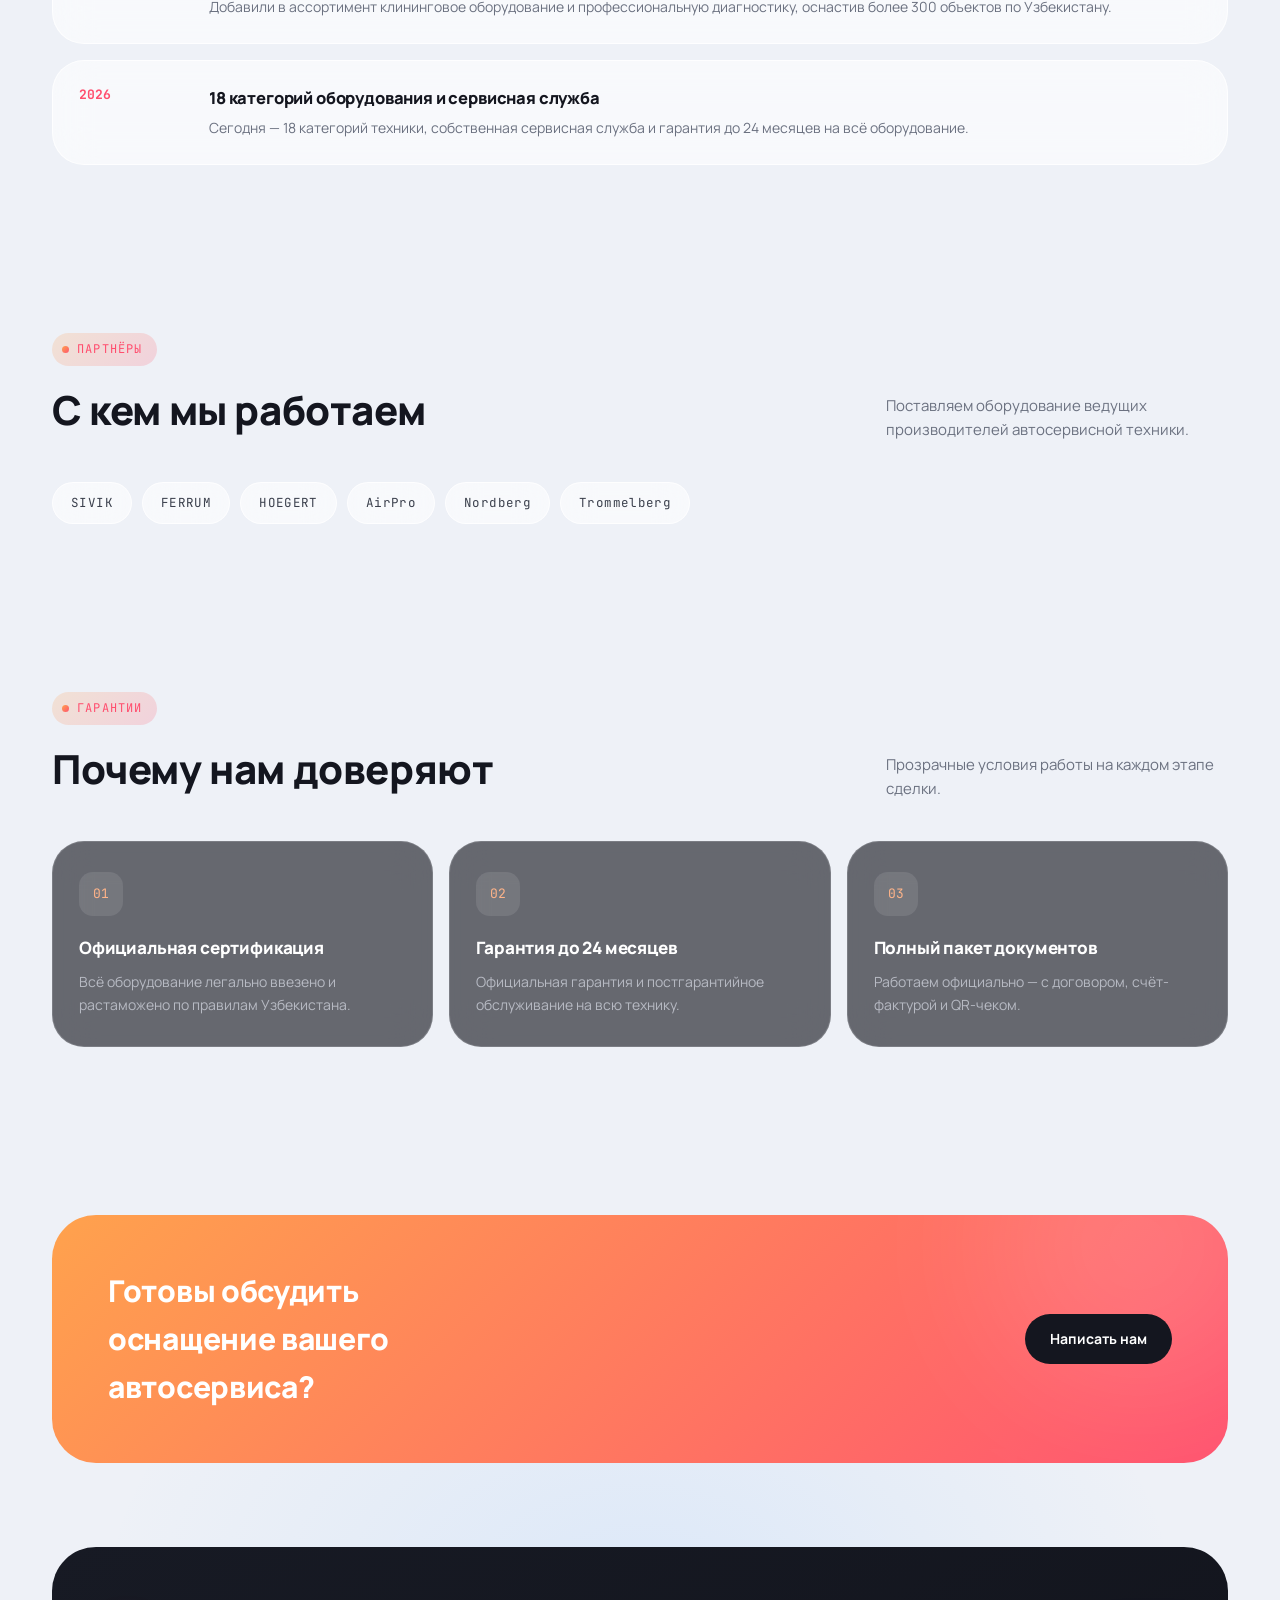
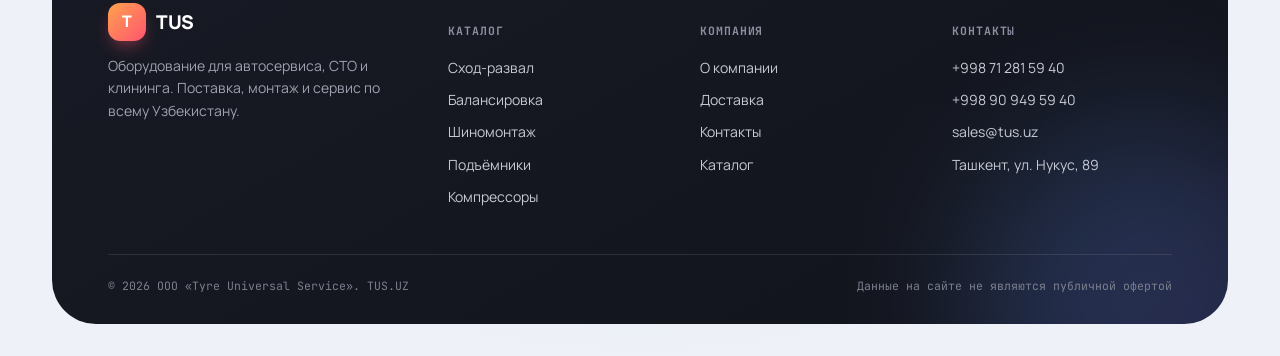
==== commit b570ccd1: "Add files via upload" ====
--- a/about.html
+++ b/about.html
@@ -6,15 +6,15 @@
 <title>О компании — TUS.UZ</title>
 <meta name="description" content="TUS.UZ — поставщик автосервисного и клинингового оборудования в Узбекистане. 15 лет опыта, собственный склад, официальная гарантия.">
 <link rel="preconnect" href="https://fonts.googleapis.com">
-<link href="https://fonts.googleapis.com/css2?family=Oswald:wght@500;600;700&family=Manrope:wght@400;500;700;800&family=JetBrains+Mono:wght@400;500;700&display=swap" rel="stylesheet">
+<link href="https://fonts.googleapis.com/css2?family=Manrope:wght@400;500;600;700;800&family=JetBrains+Mono:wght@400;500;700&display=swap" rel="stylesheet">
 <link rel="stylesheet" href="style.css">
 </head>
 <body>
 
 <header class="site-header">
-  <div class="wrap header-top">
+  <div class="header-inner">
     <a href="index.html" class="brand">
-      <span class="mark"><span>T</span></span>
+      <span class="mark">T</span>
       <span>TUS<small>Tyre Universal Service</small></span>
     </a>
     <nav class="main-nav">
@@ -29,24 +29,29 @@
         <a href="tel:+998712815940">+998 71 281 59 40</a>
         <span>ежедневно 9:00–19:00</span>
       </div>
-      <a href="contacts.html" class="btn btn-primary header-cta">Заказать звонок</a>
+      <a href="contacts.html" class="btn btn-primary btn-sm header-cta">Заказать звонок</a>
       <button class="burger" aria-label="Меню"><span></span></button>
     </div>
   </div>
   <div class="mobile-nav">
     <a href="index.html">Главная</a>
     <a href="catalog.html">Каталог</a>
-    <a href="about.html">О компании</a>
+    <a href="about.html" class="active">О компании</a>
     <a href="delivery.html">Доставка</a>
     <a href="contacts.html">Контакты</a>
     <div class="phone-block"><a href="tel:+998712815940">+998 71 281 59 40</a></div>
   </div>
 </header>
+<div class="header-spacer"></div>
 
 <section class="page-hero">
   <div class="wrap">
-    <div class="breadcrumb"><a href="index.html">Главная</a> / О компании</div>
-    <h1>15 лет оснащаем автосервисы Узбекистана</h1>
+    <div class="page-hero-card">
+      <div class="blob blob-a"></div>
+      <div class="breadcrumb"><a href="index.html">Главная</a> / О компании</div>
+      <h1>15 лет оснащаем автосервисы Узбекистана</h1>
+      <p>Поставщик автосервисного, диагностического и клинингового оборудования — от подбора техники до монтажа и сервиса.</p>
+    </div>
   </div>
 </section>
 
@@ -59,17 +64,17 @@
       <h2>Как мы устроены</h2>
       <p>У нас собственный склад в Ташкенте, сервисная служба и команда, которая выезжает на объекты по всей стране — от замеров до пуско-наладки. Это позволяет держать в наличии более 80% номенклатуры и не растягивать сроки поставки на месяцы.</p>
     </div>
-    <div class="contact-card bracket">
+    <div class="contact-card">
       <h5>Реквизиты</h5>
       <p class="big">ООО «Tyre Universal Service»</p>
-      <p style="font-size:13.5px;color:var(--steel-2);margin-top:10px;">Официальный поставщик оборудования для автосервисов и клининга. Работаем по договору, с полным пакетом закрывающих документов и QR-чеком при любой форме оплаты.</p>
-      <div class="ruler light" style="margin:20px 0;"></div>
-      <p style="font-family:var(--f-mono);font-size:13px;color:var(--steel-2);">Ташкент, ул. Нукус, 89</p>
-    </div>
-  </div>
-</section>
-
-<section class="on-steel reveal">
+      <p style="font-size:13.5px;color:var(--muted);margin-top:10px;">Официальный поставщик оборудования для автосервисов и клининга. Работаем по договору, с полным пакетом закрывающих документов и QR-чеком при любой форме оплаты.</p>
+      <div style="height:1px;background:rgba(20,22,31,.1);margin:20px 0;"></div>
+      <p style="font-family:var(--f-mono);font-size:13px;color:var(--muted);">Ташкент, ул. Нукус, 89</p>
+    </div>
+  </div>
+</section>
+
+<section class="reveal">
   <div class="wrap">
     <div class="section-head">
       <div>
@@ -81,28 +86,23 @@
     <div class="timeline">
       <div class="t-item">
         <div class="year">2009–2012</div>
-        <h4>Старт с сервиса шиномонтажного оборудования</h4>
-        <p>Начинали с ремонта и обслуживания шиномонтажных станков для СТО Ташкента — так сформировалось понимание реальных потребностей автосервисов.</p>
+        <div><h4>Старт с сервиса шиномонтажного оборудования</h4><p>Начинали с ремонта и обслуживания шиномонтажных станков для СТО Ташкента — так сформировалось понимание реальных потребностей автосервисов.</p></div>
       </div>
       <div class="t-item">
         <div class="year">2013–2017</div>
-        <h4>Расширение до полной поставки оборудования</h4>
-        <p>Заключили прямые контракты с производителями и начали поставлять стенды сход-развала, балансировочные станки и подъёмники по всей стране.</p>
+        <div><h4>Расширение до полной поставки оборудования</h4><p>Заключили прямые контракты с производителями и начали поставлять стенды сход-развала, балансировочные станки и подъёмники по всей стране.</p></div>
       </div>
       <div class="t-item">
         <div class="year">2018–2021</div>
-        <h4>Собственный склад и шоурум</h4>
-        <p>Открыли склад в Ташкенте, чтобы держать ключевые позиции в наличии и сократить сроки поставки для клиентов.</p>
+        <div><h4>Собственный склад и шоурум</h4><p>Открыли склад в Ташкенте, чтобы держать ключевые позиции в наличии и сократить сроки поставки для клиентов.</p></div>
       </div>
       <div class="t-item">
         <div class="year">2022–2025</div>
-        <h4>Клининговое и диагностическое направление</h4>
-        <p>Добавили в ассортимент клининговое оборудование и профессиональную диагностику, оснастив более 300 объектов по Узбекистану.</p>
+        <div><h4>Клининговое и диагностическое направление</h4><p>Добавили в ассортимент клининговое оборудование и профессиональную диагностику, оснастив более 300 объектов по Узбекистану.</p></div>
       </div>
       <div class="t-item">
         <div class="year">2026</div>
-        <h4>18 категорий оборудования и сервисная служба</h4>
-        <p>Сегодня — 18 категорий техники, собственная сервисная служба и гарантия до 24 месяцев на всё оборудование.</p>
+        <div><h4>18 категорий оборудования и сервисная служба</h4><p>Сегодня — 18 категорий техники, собственная сервисная служба и гарантия до 24 месяцев на всё оборудование.</p></div>
       </div>
     </div>
   </div>
@@ -128,69 +128,77 @@
   </div>
 </section>
 
-<section class="on-dark reveal">
+<section class="reveal">
   <div class="wrap">
     <div class="section-head">
       <div>
-        <span class="eyebrow on-dark">Гарантии</span>
+        <span class="eyebrow">Гарантии</span>
         <h2>Почему нам доверяют</h2>
       </div>
       <p>Прозрачные условия работы на каждом этапе сделки.</p>
     </div>
     <div class="service-grid">
-      <div class="service-card"><span class="num">01</span><h4>Официальная сертификация</h4><p>Всё оборудование легально ввезено и растаможено по правилам Узбекистана.</p></div>
-      <div class="service-card"><span class="num">02</span><h4>Гарантия до 24 месяцев</h4><p>Официальная гарантия и постгарантийное обслуживание на всю технику.</p></div>
-      <div class="service-card"><span class="num">03</span><h4>Полный пакет документов</h4><p>Работаем официально — с договором, счёт-фактурой и QR-чеком.</p></div>
-    </div>
-  </div>
-</section>
-
-<section class="cta-band reveal">
-  <div class="wrap">
-    <h3>Готовы обсудить оснащение вашего автосервиса?</h3>
-    <a href="contacts.html" class="btn btn-dark">Написать нам</a>
+      <div class="service-card"><span class="icon-chip">01</span><h4>Официальная сертификация</h4><p>Всё оборудование легально ввезено и растаможено по правилам Узбекистана.</p></div>
+      <div class="service-card"><span class="icon-chip">02</span><h4>Гарантия до 24 месяцев</h4><p>Официальная гарантия и постгарантийное обслуживание на всю технику.</p></div>
+      <div class="service-card"><span class="icon-chip">03</span><h4>Полный пакет документов</h4><p>Работаем официально — с договором, счёт-фактурой и QR-чеком.</p></div>
+    </div>
+  </div>
+</section>
+
+<section class="reveal">
+  <div class="wrap">
+    <div class="cta-band">
+      <div class="blob blob-a"></div>
+      <div class="wrap">
+        <h3>Готовы обсудить оснащение вашего автосервиса?</h3>
+        <a href="contacts.html" class="btn btn-dark">Написать нам</a>
+      </div>
+    </div>
   </div>
 </section>
 
 <footer class="site-footer">
   <div class="wrap">
-    <div class="footer-grid">
-      <div class="footer-brand">
-        <a href="index.html" class="brand"><span class="mark"><span>T</span></span><span>TUS</span></a>
-        <p>Оборудование для автосервиса, СТО и клининга. Поставка, монтаж и сервис по всему Узбекистану.</p>
-      </div>
-      <div>
-        <h5>Каталог</h5>
-        <ul>
-          <li><a href="catalog.html">Сход-развал</a></li>
-          <li><a href="catalog.html">Балансировка</a></li>
-          <li><a href="catalog.html">Шиномонтаж</a></li>
-          <li><a href="catalog.html">Подъёмники</a></li>
-          <li><a href="catalog.html">Компрессоры</a></li>
-        </ul>
-      </div>
-      <div>
-        <h5>Компания</h5>
-        <ul>
-          <li><a href="about.html">О компании</a></li>
-          <li><a href="delivery.html">Доставка</a></li>
-          <li><a href="contacts.html">Контакты</a></li>
-          <li><a href="index.html#">Гарантия</a></li>
-        </ul>
-      </div>
-      <div>
-        <h5>Контакты</h5>
-        <ul>
-          <li><a href="tel:+998712815940">+998 71 281 59 40</a></li>
-          <li><a href="tel:+998909495940">+998 90 949 59 40</a></li>
-          <li><a href="mailto:sales@tus.uz">sales@tus.uz</a></li>
-          <li>Ташкент, ул. Нукус, 89</li>
-        </ul>
-      </div>
-    </div>
-    <div class="footer-bottom">
-      <span>© 2026 ООО «Tyre Universal Service». TUS.UZ</span>
-      <span>Данные на сайте не являются публичной офертой</span>
+    <div class="footer-card">
+      <div class="blob blob-a"></div>
+      <div class="footer-grid">
+        <div class="footer-brand">
+          <a href="index.html" class="brand" style="color:#fff;"><span class="mark">T</span><span>TUS</span></a>
+          <p>Оборудование для автосервиса, СТО и клининга. Поставка, монтаж и сервис по всему Узбекистану.</p>
+        </div>
+        <div>
+          <h5>Каталог</h5>
+          <ul>
+            <li><a href="product-alignment.html">Сход-развал</a></li>
+            <li><a href="product-balance.html">Балансировка</a></li>
+            <li><a href="product-tire.html">Шиномонтаж</a></li>
+            <li><a href="product-lift.html">Подъёмники</a></li>
+            <li><a href="product-compressor.html">Компрессоры</a></li>
+          </ul>
+        </div>
+        <div>
+          <h5>Компания</h5>
+          <ul>
+            <li><a href="about.html">О компании</a></li>
+            <li><a href="delivery.html">Доставка</a></li>
+            <li><a href="contacts.html">Контакты</a></li>
+            <li><a href="catalog.html">Каталог</a></li>
+          </ul>
+        </div>
+        <div>
+          <h5>Контакты</h5>
+          <ul>
+            <li><a href="tel:+998712815940">+998 71 281 59 40</a></li>
+            <li><a href="tel:+998909495940">+998 90 949 59 40</a></li>
+            <li><a href="mailto:sales@tus.uz">sales@tus.uz</a></li>
+            <li>Ташкент, ул. Нукус, 89</li>
+          </ul>
+        </div>
+      </div>
+      <div class="footer-bottom">
+        <span>© 2026 ООО «Tyre Universal Service». TUS.UZ</span>
+        <span>Данные на сайте не являются публичной офертой</span>
+      </div>
     </div>
   </div>
 </footer>
--- a/style.css
+++ b/style.css
@@ -1,49 +1,71 @@
 /* ============================================================
-   TUS.UZ — design system
-   Concept: engineering spec-plate / workshop blueprint.
-   Display: Oswald (condensed, industrial nameplate)
-   Body:    Manrope
-   Data:    JetBrains Mono (specs, numbers, tickers)
+   TUS.UZ — design system v2
+   Concept: "жидкое стекло" — liquid glass.
+   Soft gradient-mesh backdrop, frosted glass cards, full round
+   corners everywhere, glowing gradient accents.
+   Display/Body: Manrope   ·   Micro-labels: JetBrains Mono
    ============================================================ */
 
 :root{
-  --ink:        #14181c;
-  --ink-soft:   #232b32;
-  --steel:      #2e3944;
-  --steel-2:    #445261;
-  --paper:      #eeece4;
-  --paper-2:    #e4e1d6;
-  --card:       #ffffff;
-  --line:       #d8d4c6;
-  --line-dark:  #3a4650;
-  --orange:     #ff5a1f;
-  --orange-dark:#d8460f;
-  --blue:       #3d6a8c;
-  --green:      #3f8a54;
-
-  --f-display: 'Oswald', sans-serif;
+  --ink:        #14161f;
+  --ink-soft:   #3a3f4c;
+  --muted:      #6b7180;
+
+  --bg-1:       #eef1f7;
+  --bg-2:       #f6f2ec;
+
+  --glass-fill:      rgba(255,255,255,.58);
+  --glass-fill-hi:   rgba(255,255,255,.78);
+  --glass-border:    rgba(255,255,255,.75);
+  --glass-shadow:    0 20px 50px -20px rgba(30,35,60,.22);
+
+  --dark-fill:       rgba(18,20,28,.62);
+  --dark-fill-hi:    rgba(24,27,37,.78);
+  --dark-border:     rgba(255,255,255,.14);
+
+  --orange-1:   #ff8a3d;
+  --orange-2:   #ff4d6d;
+  --grad-primary: linear-gradient(135deg,#ffa24d 0%,#ff5470 100%);
+  --grad-primary-soft: linear-gradient(135deg, rgba(255,162,77,.20), rgba(255,84,112,.20));
+
+  --blue-1:     #5aa7ff;
+  --blue-2:     #7c6cff;
+  --grad-blue:  linear-gradient(135deg,#5aa7ff 0%,#7c6cff 100%);
+  --grad-blue-soft: linear-gradient(135deg, rgba(90,167,255,.18), rgba(124,108,255,.18));
+
+  --green:      #2fbf7a;
+
+  --f-display: 'Manrope', sans-serif;
   --f-body: 'Manrope', sans-serif;
   --f-mono: 'JetBrains Mono', monospace;
 
   --container: 1240px;
-  --radius: 4px;
+  --r-sm: 16px;
+  --r-md: 22px;
+  --r-lg: 32px;
+  --r-xl: 44px;
+  --r-pill: 999px;
 }
 
 *,*::before,*::after{ box-sizing:border-box; }
 html{ scroll-behavior:smooth; }
 body{
   margin:0;
-  background:var(--paper);
+  background:
+    radial-gradient(1000px 600px at 8% -10%, rgba(255,138,61,.16), transparent 60%),
+    radial-gradient(900px 700px at 105% 10%, rgba(124,108,255,.14), transparent 60%),
+    radial-gradient(900px 600px at 50% 90%, rgba(90,167,255,.12), transparent 60%),
+    var(--bg-1);
   color:var(--ink);
   font-family:var(--f-body);
   font-size:16px;
-  line-height:1.55;
+  line-height:1.6;
   -webkit-font-smoothing:antialiased;
 }
 img{ max-width:100%; display:block; }
 a{ color:inherit; text-decoration:none; }
 ul{ margin:0; padding:0; list-style:none; }
-h1,h2,h3,h4{ margin:0; font-family:var(--f-display); font-weight:600; letter-spacing:.01em; text-transform:uppercase; }
+h1,h2,h3,h4{ margin:0; font-family:var(--f-display); font-weight:800; letter-spacing:-0.01em; }
 p{ margin:0; }
 button{ font-family:inherit; cursor:pointer; }
 input,textarea,select{ font-family:inherit; }
@@ -53,899 +75,758 @@
   margin:0 auto;
   padding:0 32px;
 }
-
-@media (max-width:720px){
-  .wrap{ padding:0 20px; }
-}
-
-:focus-visible{
-  outline:2px solid var(--orange);
-  outline-offset:2px;
-}
+@media (max-width:720px){ .wrap{ padding:0 20px; } }
+
+:focus-visible{ outline:2px solid var(--orange-2); outline-offset:3px; border-radius:8px; }
 
 @media (prefers-reduced-motion: reduce){
   *{ animation-duration:0.01ms !important; animation-iteration-count:1 !important; transition-duration:0.01ms !important; scroll-behavior:auto !important; }
 }
 
-/* ---------- eyebrow / labels ---------- */
+/* ---------- glass primitives ---------- */
+.glass{
+  background:var(--glass-fill);
+  backdrop-filter:blur(24px) saturate(160%);
+  -webkit-backdrop-filter:blur(24px) saturate(160%);
+  border:1px solid var(--glass-border);
+  border-radius:var(--r-lg);
+  box-shadow:var(--glass-shadow);
+}
+.glass-hi{ background:var(--glass-fill-hi); }
+.glass-dark{
+  background:var(--dark-fill);
+  backdrop-filter:blur(24px) saturate(160%);
+  -webkit-backdrop-filter:blur(24px) saturate(160%);
+  border:1px solid var(--dark-border);
+  color:#fff;
+  border-radius:var(--r-lg);
+  box-shadow:0 25px 60px -20px rgba(0,0,0,.45);
+}
+
+.blob{
+  position:absolute;
+  border-radius:50%;
+  filter:blur(70px);
+  pointer-events:none;
+  z-index:0;
+}
+
 .eyebrow{
   display:inline-flex;
   align-items:center;
-  gap:10px;
+  gap:8px;
   font-family:var(--f-mono);
   font-size:12px;
-  letter-spacing:.14em;
+  letter-spacing:.1em;
   text-transform:uppercase;
-  color:var(--orange-dark);
+  color:var(--orange-2);
+  background:var(--grad-primary-soft);
+  padding:7px 14px 7px 10px;
+  border-radius:var(--r-pill);
 }
 .eyebrow::before{
   content:"";
-  width:18px; height:2px;
-  background:var(--orange);
+  width:7px; height:7px;
+  border-radius:50%;
+  background:var(--grad-primary);
   display:inline-block;
 }
-.eyebrow.on-dark{ color:#ffb489; }
-.eyebrow.on-dark::before{ background:var(--orange); }
-
-/* ---------- bracket frame — signature element ---------- */
-.bracket{
-  position:relative;
-}
-.bracket::before,.bracket::after,
-.bracket .bk-tl, .bracket .bk-br{
-  content:"";
-  position:absolute;
-  width:20px; height:20px;
-  z-index:2;
-  pointer-events:none;
-}
-.bracket::before{
-  top:-1px; left:-1px;
-  border-top:2px solid var(--orange);
-  border-left:2px solid var(--orange);
-}
-.bracket::after{
-  bottom:-1px; right:-1px;
-  border-bottom:2px solid var(--orange);
-  border-right:2px solid var(--orange);
-}
-
-/* ---------- ruler divider ---------- */
-.ruler{
-  --n: 24;
-  height:22px;
-  width:100%;
-  background-image: repeating-linear-gradient(
-    to right,
-    var(--line-dark) 0, var(--line-dark) 1px,
-    transparent 1px, transparent calc(100% / var(--n))
-  );
-  background-size: 100% 100%;
-  position:relative;
-  opacity:.5;
-}
-.ruler.light{ background-image: repeating-linear-gradient(to right, var(--line) 0, var(--line) 1px, transparent 1px, transparent calc(100% / var(--n))); }
+.eyebrow.on-dark{ color:#ffcda3; background:rgba(255,255,255,.1); }
 
 /* ============================================================
-   HEADER
+   HEADER — floating glass pill
    ============================================================ */
+.header-spacer{ height:96px; }
 .site-header{
-  position:sticky; top:0; z-index:100;
-  background:rgba(20,24,28,.96);
-  backdrop-filter:blur(6px);
-  border-bottom:1px solid var(--line-dark);
-  color:#f2f0ea;
-}
-.header-top{
+  position:fixed;
+  top:16px; left:0; right:0;
+  z-index:200;
+}
+.header-inner{
+  max-width:var(--container);
+  margin:0 auto;
   display:flex;
   align-items:center;
   justify-content:space-between;
-  padding:14px 0;
-  gap:24px;
-}
+  gap:20px;
+  padding:10px 12px 10px 20px;
+  background:rgba(255,255,255,.65);
+  backdrop-filter:blur(22px) saturate(180%);
+  -webkit-backdrop-filter:blur(22px) saturate(180%);
+  border:1px solid rgba(255,255,255,.8);
+  border-radius:var(--r-pill);
+  box-shadow:0 15px 40px -18px rgba(30,35,60,.28);
+}
+@media (max-width:720px){ .header-inner{ margin:0 20px; } }
+@media (min-width:721px){ .header-inner{ width:calc(100% - 64px); margin:0 32px; } }
+
 .brand{
   display:flex;
   align-items:center;
   gap:10px;
   font-family:var(--f-display);
-  font-size:22px;
-  letter-spacing:.04em;
-  color:#fff;
+  font-weight:800;
+  font-size:19px;
+  color:var(--ink);
 }
 .brand .mark{
-  width:34px; height:34px;
-  background:var(--orange);
+  width:38px; height:38px;
+  border-radius:12px;
+  background:var(--grad-primary);
   display:flex; align-items:center; justify-content:center;
-  color:var(--ink);
-  font-family:var(--f-mono);
-  font-weight:700;
-  font-size:14px;
-  transform:skew(-6deg);
-}
-.brand .mark span{ transform:skew(6deg); }
+  color:#fff;
+  font-family:var(--f-display);
+  font-weight:800;
+  font-size:16px;
+  box-shadow:0 8px 18px -6px rgba(255,84,112,.6);
+}
 .brand small{
   display:block;
   font-family:var(--f-mono);
-  font-size:10px;
-  letter-spacing:.12em;
-  color:#9aa4ad;
+  font-size:9.5px;
+  letter-spacing:.08em;
+  color:var(--muted);
   text-transform:uppercase;
   font-weight:400;
-}
-
-.main-nav{
-  display:flex;
-  gap:2px;
-}
+  margin-top:1px;
+}
+
+.main-nav{ display:flex; gap:2px; }
 .main-nav a{
-  font-family:var(--f-mono);
-  font-size:13px;
-  letter-spacing:.03em;
-  text-transform:uppercase;
+  font-size:14px;
+  font-weight:600;
   padding:10px 16px;
-  color:#c9cdd1;
-  border-bottom:2px solid transparent;
-  transition:color .15s ease, border-color .15s ease;
-}
-.main-nav a:hover{ color:#fff; }
-.main-nav a.active{ color:#fff; border-color:var(--orange); }
-
-.header-actions{
-  display:flex;
-  align-items:center;
-  gap:18px;
-}
+  border-radius:var(--r-pill);
+  color:var(--ink-soft);
+  transition:background .15s ease, color .15s ease;
+}
+.main-nav a:hover{ background:rgba(20,22,31,.06); color:var(--ink); }
+.main-nav a.active{ background:var(--ink); color:#fff; }
+
+.header-actions{ display:flex; align-items:center; gap:10px; }
 .phone-block{
   text-align:right;
-  font-family:var(--f-mono);
   font-size:13px;
-  color:#e7e5dd;
   line-height:1.3;
-}
-.phone-block a{ color:#fff; font-weight:600; }
-.phone-block span{ display:block; font-size:10px; color:#8b949c; letter-spacing:.08em; }
+  margin-right:4px;
+}
+.phone-block a{ font-weight:700; color:var(--ink); }
+.phone-block span{ display:block; font-size:10.5px; color:var(--muted); }
 
 .btn{
   display:inline-flex;
   align-items:center;
+  justify-content:center;
   gap:8px;
-  font-family:var(--f-mono);
-  font-size:13px;
-  letter-spacing:.05em;
-  text-transform:uppercase;
-  padding:12px 22px;
+  font-size:14px;
+  font-weight:700;
+  padding:13px 24px;
+  border-radius:var(--r-pill);
   border:1px solid transparent;
-  border-radius:2px;
-  transition:transform .15s ease, background .15s ease, border-color .15s ease, color .15s ease;
+  transition:transform .18s ease, box-shadow .18s ease, background .18s ease, color .18s ease;
   white-space:nowrap;
 }
 .btn-primary{
-  background:var(--orange);
-  color:#160b06;
-  font-weight:700;
-}
-.btn-primary:hover{ background:var(--orange-dark); color:#fff; transform:translateY(-1px); }
+  background:var(--grad-primary);
+  color:#fff;
+  box-shadow:0 12px 26px -10px rgba(255,84,112,.55);
+}
+.btn-primary:hover{ transform:translateY(-2px); box-shadow:0 16px 32px -10px rgba(255,84,112,.65); }
 .btn-outline{
-  border-color:#4a555f;
-  color:#f2f0ea;
-}
-.btn-outline:hover{ border-color:var(--orange); color:var(--orange); }
+  border-color:rgba(20,22,31,.16);
+  color:var(--ink);
+  background:rgba(255,255,255,.5);
+}
+.btn-outline:hover{ background:#fff; transform:translateY(-2px); }
 .btn-dark{
-  border-color:var(--ink);
-  color:var(--ink);
-}
-.btn-dark:hover{ background:var(--ink); color:#fff; }
-.btn-block{ width:100%; justify-content:center; }
+  background:var(--ink);
+  color:#fff;
+}
+.btn-dark:hover{ background:#000; transform:translateY(-2px); }
+.btn-ghost-light{
+  background:rgba(255,255,255,.14);
+  color:#fff;
+  border-color:rgba(255,255,255,.3);
+}
+.btn-ghost-light:hover{ background:rgba(255,255,255,.24); }
+.btn-sm{ padding:10px 18px; font-size:13px; }
+.btn-block{ width:100%; }
 
 .burger{
   display:none;
-  width:32px; height:24px;
+  width:40px; height:40px;
+  border-radius:50%;
+  background:rgba(20,22,31,.06);
+  border:none;
   position:relative;
-  background:none; border:none;
 }
 .burger span,.burger::before,.burger::after{
   content:"";
-  position:absolute; left:0; right:0;
-  height:2px; background:#fff;
-}
-.burger::before{ top:0; }
-.burger span{ top:11px; }
-.burger::after{ bottom:0; }
+  position:absolute; left:11px; right:11px;
+  height:2px; background:var(--ink); border-radius:2px;
+}
+.burger::before{ top:15px; }
+.burger span{ top:19px; }
+.burger::after{ bottom:15px; }
 
 @media (max-width:980px){
   .main-nav{ display:none; }
   .phone-block{ display:none; }
   .burger{ display:block; }
 }
-@media (max-width:560px){
-  .btn-primary.header-cta{ display:none; }
-}
-
-/* mobile drawer */
+@media (max-width:560px){ .btn-primary.header-cta{ display:none; } }
+
 .mobile-nav{
   display:none;
   flex-direction:column;
-  background:var(--ink-soft);
-  border-top:1px solid var(--line-dark);
+  gap:4px;
+  margin:8px 32px 0;
+  padding:14px;
+  background:rgba(255,255,255,.85);
+  backdrop-filter:blur(22px);
+  border:1px solid rgba(255,255,255,.8);
+  border-radius:var(--r-md);
+  box-shadow:0 15px 40px -18px rgba(30,35,60,.28);
 }
 .mobile-nav.open{ display:flex; }
 .mobile-nav a{
-  padding:16px 32px;
-  font-family:var(--f-mono);
-  text-transform:uppercase;
-  font-size:13px;
-  color:#e7e5dd;
-  border-bottom:1px solid var(--line-dark);
-}
-.mobile-nav .phone-block{
-  display:block;
-  padding:16px 32px;
-}
+  padding:12px 16px;
+  border-radius:var(--r-md);
+  font-weight:600;
+  font-size:14.5px;
+  color:var(--ink);
+}
+.mobile-nav a:hover{ background:rgba(20,22,31,.06); }
+.mobile-nav .phone-block{ display:block; padding:12px 16px; text-align:left; }
 
 /* ============================================================
    HERO
    ============================================================ */
-.hero{
-  background:var(--ink);
-  color:#f2f0ea;
+.hero{ padding:8px 0 40px; position:relative; }
+.hero-card{
   position:relative;
   overflow:hidden;
-  padding:88px 0 0;
-}
-.hero::before{
-  content:"";
-  position:absolute; inset:0;
-  background-image:
-    linear-gradient(rgba(255,255,255,.05) 1px, transparent 1px),
-    linear-gradient(90deg, rgba(255,255,255,.05) 1px, transparent 1px);
-  background-size:44px 44px;
-  mask-image:linear-gradient(to bottom, rgba(0,0,0,.9), transparent 85%);
-  pointer-events:none;
-}
+  border-radius:var(--r-xl);
+  background:linear-gradient(150deg,#171a24 0%,#12141c 55%,#1b1420 100%);
+  color:#fff;
+  padding:56px;
+}
+.hero-card .blob-a{ width:420px; height:420px; background:var(--grad-primary); opacity:.35; top:-160px; right:-120px; }
+.hero-card .blob-b{ width:340px; height:340px; background:var(--grad-blue); opacity:.3; bottom:-140px; left:-100px; }
+
 .hero-grid{
+  position:relative; z-index:1;
+  display:grid;
+  grid-template-columns:1.05fr .95fr;
+  gap:40px;
+  align-items:center;
+}
+.hero h1{
+  font-size:clamp(32px,4.6vw,52px);
+  line-height:1.08;
+  margin:18px 0 20px;
+  color:#fff;
+}
+.hero h1 em{
+  font-style:normal;
+  background:var(--grad-primary);
+  -webkit-background-clip:text;
+  background-clip:text;
+  color:transparent;
+}
+.hero-sub{ font-size:16.5px; color:#c7cad3; max-width:46ch; margin-bottom:30px; }
+.hero-cta{ display:flex; gap:12px; flex-wrap:wrap; }
+
+.hero-media{
   position:relative;
-  display:grid;
-  grid-template-columns:1.15fr .85fr;
-  gap:48px;
-  align-items:center;
-  padding-bottom:56px;
-}
-.hero h1{
-  font-size:clamp(34px,5vw,58px);
-  line-height:1.04;
-  margin:18px 0 22px;
-  color:#fff;
-}
-.hero h1 em{ font-style:normal; color:var(--orange); }
-.hero-sub{
-  font-size:17px;
-  color:#c3c8cc;
-  max-width:46ch;
-  margin-bottom:32px;
-}
-.hero-cta{ display:flex; gap:14px; flex-wrap:wrap; margin-bottom:44px; }
-
-.hero-panel{
-  position:relative;
-  border:1px solid var(--line-dark);
-  background:linear-gradient(160deg,#1b2129,#171b20);
-  padding:26px;
-}
-.hero-panel .label{
-  font-family:var(--f-mono);
-  font-size:11px;
-  letter-spacing:.1em;
-  color:#8b949c;
-  text-transform:uppercase;
-  margin-bottom:14px;
-  display:block;
-}
-.hero-illustration{ width:100%; height:auto; }
+  border-radius:var(--r-lg);
+  overflow:hidden;
+  aspect-ratio:1/1;
+}
+.hero-media svg{ width:100%; height:100%; display:block; }
 
 .stat-strip{
-  position:relative;
-  border-top:1px solid var(--line-dark);
+  position:relative; z-index:1;
   display:grid;
   grid-template-columns:repeat(4,1fr);
-}
-.stat-strip .stat{
-  padding:22px 0 26px;
-  border-right:1px solid var(--line-dark);
-}
-.stat-strip .stat:last-child{ border-right:none; }
-.stat b{
+  gap:14px;
+  margin-top:44px;
+}
+.stat-pill{
+  background:rgba(255,255,255,.08);
+  border:1px solid rgba(255,255,255,.14);
+  border-radius:var(--r-md);
+  padding:18px 20px;
+}
+.stat-pill b{
   display:block;
-  font-family:var(--f-display);
-  font-size:34px;
+  font-size:28px;
   color:#fff;
   line-height:1;
 }
-.stat b span{ color:var(--orange); }
-.stat small{
+.stat-pill b span{ background:var(--grad-primary); -webkit-background-clip:text; background-clip:text; color:transparent; }
+.stat-pill small{
   display:block;
   margin-top:8px;
-  font-family:var(--f-mono);
-  font-size:11.5px;
-  letter-spacing:.03em;
-  color:#9aa4ad;
-  text-transform:uppercase;
-}
-
+  font-size:12px;
+  color:#a7abb6;
+  font-weight:600;
+}
 @media (max-width:900px){
-  .hero-grid{ grid-template-columns:1fr; padding-bottom:36px; }
+  .hero-card{ padding:32px 22px; }
+  .hero-grid{ grid-template-columns:1fr; }
+  .hero-media{ aspect-ratio:16/10; }
   .stat-strip{ grid-template-columns:repeat(2,1fr); }
-  .stat-strip .stat:nth-child(2n){ border-right:none; }
-  .stat-strip .stat{ border-bottom:1px solid var(--line-dark); }
 }
 
 /* ============================================================
-   SECTION GENERIC
+   SECTIONS
    ============================================================ */
-section{ padding:96px 0; }
-.section-tight{ padding:64px 0; }
+section{ padding:84px 0; position:relative; }
+.section-tight{ padding:56px 0; }
 .section-head{
   display:flex;
   justify-content:space-between;
   align-items:flex-end;
   gap:24px;
-  margin-bottom:44px;
-}
-.section-head h2{
-  font-size:clamp(28px,3.4vw,42px);
-  margin-top:12px;
-  max-width:16ch;
-}
-.section-head p{
-  max-width:38ch;
-  color:var(--steel-2);
-  font-size:15px;
-}
-.on-dark{ background:var(--ink); color:#f2f0ea; }
-.on-dark .section-head p{ color:#aab0b5; }
-.on-steel{ background:var(--paper-2); }
+  margin-bottom:40px;
+}
+.section-head h2{ font-size:clamp(26px,3.2vw,40px); margin-top:12px; max-width:17ch; }
+.section-head p{ max-width:38ch; color:var(--muted); font-size:15px; }
 
 /* ---------- category grid ---------- */
 .cat-grid{
   display:grid;
   grid-template-columns:repeat(4,1fr);
-  gap:1px;
-  background:var(--line);
-  border:1px solid var(--line);
+  gap:16px;
 }
 .cat-card{
-  background:var(--card);
+  background:var(--glass-fill);
+  backdrop-filter:blur(20px);
+  border:1px solid var(--glass-border);
+  border-radius:var(--r-lg);
   padding:26px 22px;
   display:flex;
   flex-direction:column;
-  gap:14px;
+  gap:30px;
   min-height:150px;
   justify-content:space-between;
-  transition:background .15s ease;
-  position:relative;
-}
-.cat-card:hover{ background:#fff5ef; }
-.cat-card .num{
-  font-family:var(--f-mono);
-  font-size:11px;
-  color:var(--orange-dark);
-}
-.cat-card h4{
-  font-size:15.5px;
-  letter-spacing:0;
-  text-transform:none;
-  font-family:var(--f-body);
-  font-weight:700;
-  line-height:1.3;
-}
-.cat-card .arrow{
+  transition:transform .2s ease, box-shadow .2s ease, background .2s ease;
+}
+.cat-card:hover{ transform:translateY(-5px); box-shadow:var(--glass-shadow); background:var(--glass-fill-hi); }
+.cat-card .icon-chip{
+  width:42px; height:42px;
+  border-radius:14px;
+  background:var(--grad-primary-soft);
+  display:flex; align-items:center; justify-content:center;
+  color:var(--orange-2);
   font-family:var(--f-mono);
   font-size:13px;
-  color:var(--steel-2);
-}
+  font-weight:700;
+}
+.cat-card h4{ font-size:15.5px; font-weight:700; letter-spacing:0; line-height:1.3; }
+.cat-card .arrow{ font-family:var(--f-mono); font-size:13px; color:var(--muted); }
 @media (max-width:900px){ .cat-grid{ grid-template-columns:repeat(2,1fr); } }
 @media (max-width:560px){ .cat-grid{ grid-template-columns:1fr; } }
 
 /* ---------- product cards ---------- */
-.product-grid{
-  display:grid;
-  grid-template-columns:repeat(3,1fr);
-  gap:28px;
-}
+.product-grid{ display:grid; grid-template-columns:repeat(3,1fr); gap:24px; }
 @media (max-width:980px){ .product-grid{ grid-template-columns:repeat(2,1fr); } }
 @media (max-width:640px){ .product-grid{ grid-template-columns:1fr; } }
 
 .product-card{
-  background:var(--card);
-  border:1px solid var(--line);
+  background:var(--glass-fill);
+  backdrop-filter:blur(20px);
+  border:1px solid var(--glass-border);
+  border-radius:var(--r-lg);
+  overflow:hidden;
   display:flex;
   flex-direction:column;
-  transition:transform .18s ease, box-shadow .18s ease;
-}
-.product-card:hover{
-  transform:translateY(-4px);
-  box-shadow:0 18px 30px -18px rgba(20,24,28,.35);
-}
+  transition:transform .2s ease, box-shadow .2s ease;
+}
+.product-card:hover{ transform:translateY(-6px); box-shadow:0 26px 50px -20px rgba(30,35,60,.3); }
 .product-media{
   position:relative;
-  background:var(--paper-2);
-  padding:22px;
+  padding:20px;
   aspect-ratio:4/3;
   display:flex; align-items:center; justify-content:center;
-}
+  background:
+    radial-gradient(120% 120% at 15% 15%, rgba(255,255,255,.9), transparent 55%),
+    var(--grad-primary-soft);
+}
+.product-media.blue{ background:radial-gradient(120% 120% at 15% 15%, rgba(255,255,255,.9), transparent 55%), var(--grad-blue-soft); }
 .product-media svg{ width:100%; height:100%; }
 .stock-tag{
-  position:absolute;
-  top:14px; left:14px;
+  position:absolute; top:14px; left:14px;
+  font-family:var(--f-mono); font-size:10.5px; letter-spacing:.04em; text-transform:uppercase;
+  padding:6px 12px;
+  border-radius:var(--r-pill);
+  background:rgba(47,191,122,.14);
+  color:#1a9560;
+  backdrop-filter:blur(6px);
+}
+.stock-tag.order{ background:rgba(90,167,255,.16); color:#2f6fd6; }
+.brand-tag{
+  position:absolute; top:14px; right:14px;
+  font-family:var(--f-mono); font-size:10.5px; color:var(--muted); letter-spacing:.04em;
+  background:rgba(255,255,255,.6);
+  padding:6px 10px;
+  border-radius:var(--r-pill);
+}
+.product-body{ padding:22px; display:flex; flex-direction:column; gap:12px; flex:1; }
+.product-cat{ font-family:var(--f-mono); font-size:11px; letter-spacing:.05em; text-transform:uppercase; color:var(--orange-2); }
+.product-title{ font-family:var(--f-body); font-weight:800; font-size:18px; line-height:1.3; }
+.product-desc{ font-size:14px; color:var(--muted); flex:1; }
+.spec-chips{ display:flex; flex-wrap:wrap; gap:6px; }
+.spec-chip{
+  font-family:var(--f-mono); font-size:11px;
+  padding:6px 10px;
+  border-radius:var(--r-pill);
+  background:rgba(20,22,31,.05);
+  color:var(--ink-soft);
+}
+.product-foot{ display:flex; align-items:center; justify-content:space-between; gap:10px; margin-top:6px; }
+.price{ font-family:var(--f-display); font-size:19px; font-weight:800; }
+.price small{ display:block; font-family:var(--f-mono); font-size:10px; color:var(--muted); text-transform:uppercase; font-weight:400; }
+.link-pill{
+  font-size:13px;
+  font-weight:700;
+  padding:10px 18px;
+  border-radius:var(--r-pill);
+  background:var(--ink);
+  color:#fff;
+  transition:background .15s ease, transform .15s ease;
+  white-space:nowrap;
+}
+.link-pill:hover{ background:var(--orange-2); transform:translateY(-2px); }
+
+/* ---------- services / bracket-free glass cards ---------- */
+.service-grid{ display:grid; grid-template-columns:repeat(3,1fr); gap:16px; }
+.service-card{
+  background:var(--dark-fill);
+  backdrop-filter:blur(20px);
+  border:1px solid var(--dark-border);
+  border-radius:var(--r-lg);
+  padding:30px 26px;
+  color:#fff;
+}
+.service-card .icon-chip{
+  width:44px; height:44px;
+  border-radius:14px;
+  background:rgba(255,255,255,.1);
+  display:flex; align-items:center; justify-content:center;
+  margin-bottom:18px;
   font-family:var(--f-mono);
-  font-size:10.5px;
-  letter-spacing:.05em;
-  text-transform:uppercase;
-  padding:5px 9px;
-  background:var(--green);
-  color:#fff;
-}
-.stock-tag.order{ background:var(--blue); }
-.brand-tag{
-  position:absolute;
-  top:14px; right:14px;
-  font-family:var(--f-mono);
-  font-size:10.5px;
-  color:var(--steel-2);
-  letter-spacing:.05em;
-}
-.product-body{
-  padding:22px;
-  display:flex;
-  flex-direction:column;
-  gap:12px;
-  flex:1;
-}
-.product-cat{
-  font-family:var(--f-mono);
-  font-size:11px;
-  letter-spacing:.06em;
-  text-transform:uppercase;
-  color:var(--orange-dark);
-}
-.product-title{
-  font-family:var(--f-body);
-  font-weight:800;
-  font-size:18px;
-  text-transform:none;
-  letter-spacing:0;
-  line-height:1.3;
-}
-.product-desc{
-  font-size:14px;
-  color:var(--steel-2);
-  flex:1;
-}
-.spec-list{
-  border-top:1px dashed var(--line);
-  border-bottom:1px dashed var(--line);
-  padding:12px 0;
-  display:flex;
-  flex-direction:column;
-  gap:6px;
-}
-.spec-list .row{
-  display:flex;
-  justify-content:space-between;
+  font-size:13px;
+  color:#ffb489;
+}
+.service-card h4{ font-size:17px; font-weight:800; margin-bottom:10px; }
+.service-card p{ font-size:14px; color:#b7bac3; }
+@media (max-width:900px){ .service-grid{ grid-template-columns:1fr; } }
+
+/* ---------- process ---------- */
+.process-row{ display:grid; grid-template-columns:repeat(4,1fr); gap:16px; }
+.process-step{
+  background:var(--glass-fill);
+  backdrop-filter:blur(20px);
+  border:1px solid var(--glass-border);
+  border-radius:var(--r-lg);
+  padding:26px 22px;
+}
+.process-step .step-no{
+  display:inline-flex;
+  width:34px; height:34px;
+  align-items:center; justify-content:center;
+  border-radius:50%;
+  background:var(--grad-primary);
+  color:#fff;
   font-family:var(--f-mono);
   font-size:12.5px;
-}
-.spec-list .row span:first-child{ color:var(--steel-2); }
-.product-foot{
-  display:flex;
-  align-items:center;
-  justify-content:space-between;
-  gap:10px;
-  margin-top:4px;
-}
-.price{
-  font-family:var(--f-display);
-  font-size:22px;
-}
-.price small{
-  display:block;
-  font-family:var(--f-mono);
-  font-size:10px;
-  color:var(--steel-2);
-  text-transform:uppercase;
-  letter-spacing:.05em;
-}
-.link-arrow{
-  font-family:var(--f-mono);
-  font-size:12.5px;
-  letter-spacing:.03em;
-  text-transform:uppercase;
-  border-bottom:1px solid var(--ink);
-  padding-bottom:2px;
-  transition:border-color .15s ease, color .15s ease;
-}
-.link-arrow:hover{ color:var(--orange-dark); border-color:var(--orange-dark); }
-
-/* ---------- services / bracket cards ---------- */
-.service-grid{
-  display:grid;
-  grid-template-columns:repeat(3,1fr);
-  gap:1px;
-  background:var(--line-dark);
-}
-.on-dark .service-grid{ background:var(--line-dark); }
-.service-card{
-  background:var(--ink);
-  padding:32px 28px;
-  position:relative;
-}
-.service-card .num{
-  font-family:var(--f-mono);
-  font-size:12px;
-  color:var(--orange);
-  margin-bottom:18px;
-  display:block;
-}
-.service-card h4{
-  font-size:18px;
-  text-transform:none;
-  font-family:var(--f-body);
-  font-weight:800;
-  margin-bottom:10px;
-  color:#fff;
-}
-.service-card p{
-  font-size:14px;
-  color:#aab0b5;
-}
-@media (max-width:900px){ .service-grid{ grid-template-columns:1fr; } }
-
-/* ---------- process ---------- */
-.process-row{
-  display:grid;
-  grid-template-columns:repeat(4,1fr);
-  gap:24px;
-}
-.process-step{
-  padding-top:20px;
-  border-top:2px solid var(--ink);
-  position:relative;
-}
-.process-step .step-no{
-  font-family:var(--f-mono);
-  font-size:13px;
-  color:var(--orange-dark);
-  position:absolute;
-  top:-13px; left:0;
-  background:var(--paper);
-  padding-right:8px;
-}
-.process-step h4{
-  font-size:16.5px;
-  text-transform:none;
-  font-family:var(--f-body);
-  font-weight:800;
-  margin:14px 0 8px;
-}
-.process-step p{ font-size:14px; color:var(--steel-2); }
-@media (max-width:900px){ .process-row{ grid-template-columns:repeat(2,1fr); row-gap:40px; } }
+  font-weight:700;
+  margin-bottom:16px;
+}
+.process-step h4{ font-size:16px; font-weight:800; margin-bottom:8px; }
+.process-step p{ font-size:13.5px; color:var(--muted); }
+@media (max-width:900px){ .process-row{ grid-template-columns:repeat(2,1fr); } }
 @media (max-width:560px){ .process-row{ grid-template-columns:1fr; } }
 
-/* ---------- why-us bracket grid ---------- */
-.why-grid{
-  display:grid;
-  grid-template-columns:repeat(2,1fr);
-  gap:26px;
-}
+/* ---------- why-us ---------- */
+.why-grid{ display:grid; grid-template-columns:repeat(2,1fr); gap:16px; }
 .why-card{
   padding:26px;
-  border:1px solid var(--line);
-  background:var(--card);
-}
-.why-card h4{
-  font-size:16px;
-  text-transform:none;
-  font-family:var(--f-body);
-  font-weight:800;
-  margin-bottom:10px;
-}
-.why-card p{ font-size:14px; color:var(--steel-2); }
+  border-radius:var(--r-lg);
+  background:var(--glass-fill);
+  backdrop-filter:blur(20px);
+  border:1px solid var(--glass-border);
+}
+.why-card h4{ font-size:16px; font-weight:800; margin-bottom:10px; }
+.why-card p{ font-size:14px; color:var(--muted); }
 @media (max-width:700px){ .why-grid{ grid-template-columns:1fr; } }
 
 /* ---------- CTA band ---------- */
 .cta-band{
-  background:var(--orange);
-  color:#160b06;
-  padding:56px 0;
-}
-.cta-band .wrap{
-  display:flex;
-  align-items:center;
-  justify-content:space-between;
-  gap:24px;
-  flex-wrap:wrap;
-}
-.cta-band h3{
-  font-size:clamp(22px,3vw,32px);
-  max-width:20ch;
-}
-.cta-band .btn-dark{ background:var(--ink); color:#fff; border-color:var(--ink); }
-.cta-band .btn-dark:hover{ background:#000; }
+  position:relative;
+  overflow:hidden;
+  border-radius:var(--r-xl);
+  background:var(--grad-primary);
+  color:#fff;
+  padding:52px 56px;
+}
+.cta-band .blob-a{ width:300px; height:300px; background:#fff; opacity:.12; top:-120px; right:-60px; }
+.cta-band .wrap{ position:relative; z-index:1; max-width:none; padding:0; display:flex; align-items:center; justify-content:space-between; gap:24px; flex-wrap:wrap; }
+.cta-band h3{ font-size:clamp(22px,3vw,30px); max-width:20ch; }
 
 /* ---------- FAQ ---------- */
+.faq-list{ display:flex; flex-direction:column; gap:12px; }
 .faq-item{
-  border-top:1px solid var(--line);
-  padding:22px 0;
-}
-.faq-item:last-child{ border-bottom:1px solid var(--line); }
-.faq-q{
-  display:flex;
-  align-items:center;
-  justify-content:space-between;
-  cursor:pointer;
-  font-weight:700;
-  font-size:15.5px;
-  gap:20px;
-}
+  background:var(--glass-fill);
+  backdrop-filter:blur(20px);
+  border:1px solid var(--glass-border);
+  border-radius:var(--r-md);
+  padding:20px 24px;
+}
+.faq-q{ display:flex; align-items:center; justify-content:space-between; cursor:pointer; font-weight:700; font-size:15px; gap:20px; }
 .faq-q .plus{
-  font-family:var(--f-mono);
-  color:var(--orange-dark);
-  font-size:20px;
-  flex-shrink:0;
-  transition:transform .2s ease;
+  font-family:var(--f-mono); color:#fff; background:var(--grad-primary);
+  width:26px; height:26px; border-radius:50%;
+  display:flex; align-items:center; justify-content:center;
+  font-size:16px; flex-shrink:0; transition:transform .2s ease;
 }
 .faq-item.open .plus{ transform:rotate(45deg); }
-.faq-a{
-  max-height:0;
-  overflow:hidden;
-  transition:max-height .25s ease;
-  font-size:14.5px;
-  color:var(--steel-2);
-}
+.faq-a{ max-height:0; overflow:hidden; transition:max-height .25s ease; font-size:14px; color:var(--muted); }
 .faq-item.open .faq-a{ padding-top:14px; }
 
 /* ============================================================
    FOOTER
    ============================================================ */
-.site-footer{
-  background:var(--ink);
-  color:#c9cdd1;
-  padding:64px 0 0;
-}
+.site-footer{ padding:0 0 32px; }
+.footer-card{
+  border-radius:var(--r-xl);
+  background:linear-gradient(150deg,#171a24 0%,#12141c 100%);
+  color:#c7cad3;
+  padding:56px 56px 28px;
+  position:relative;
+  overflow:hidden;
+}
+.footer-card .blob-a{ width:360px; height:360px; background:var(--grad-blue); opacity:.22; bottom:-160px; right:-100px; }
 .footer-grid{
+  position:relative; z-index:1;
   display:grid;
   grid-template-columns:1.4fr 1fr 1fr 1fr;
   gap:32px;
-  padding-bottom:48px;
-  border-bottom:1px solid var(--line-dark);
-}
-.footer-grid h5{
-  font-family:var(--f-mono);
-  font-size:12px;
-  letter-spacing:.08em;
-  text-transform:uppercase;
-  color:#8b949c;
-  margin-bottom:18px;
-}
+  padding-bottom:36px;
+  border-bottom:1px solid rgba(255,255,255,.1);
+}
+.footer-grid h5{ font-family:var(--f-mono); font-size:11.5px; letter-spacing:.08em; text-transform:uppercase; color:#8b8fa0; margin-bottom:16px; }
 .footer-grid li{ margin-bottom:10px; font-size:14px; }
 .footer-grid a:hover{ color:#fff; }
-.footer-brand p{ font-size:14px; color:#9aa4ad; margin-top:14px; max-width:32ch; }
+.footer-brand p{ font-size:14px; color:#9ea2b0; margin-top:14px; max-width:32ch; }
 .footer-bottom{
-  padding:22px 0;
-  display:flex;
-  justify-content:space-between;
-  gap:16px;
-  flex-wrap:wrap;
-  font-family:var(--f-mono);
-  font-size:12px;
-  color:#8b949c;
-}
-@media (max-width:900px){
-  .footer-grid{ grid-template-columns:1fr 1fr; }
-}
-@media (max-width:560px){
-  .footer-grid{ grid-template-columns:1fr; }
-}
+  position:relative; z-index:1;
+  padding-top:22px;
+  display:flex; justify-content:space-between; gap:16px; flex-wrap:wrap;
+  font-family:var(--f-mono); font-size:11.5px; color:#7b7f8e;
+}
+@media (max-width:900px){ .footer-grid{ grid-template-columns:1fr 1fr; } .footer-card{ padding:40px 24px 24px; } }
+@media (max-width:560px){ .footer-grid{ grid-template-columns:1fr; } }
 
 /* ---------- page hero (inner pages) ---------- */
-.page-hero{
-  background:var(--ink);
-  color:#fff;
-  padding:56px 0 40px;
+.page-hero{ padding:8px 0 0; }
+.page-hero-card{
   position:relative;
   overflow:hidden;
-}
-.page-hero::before{
-  content:"";
-  position:absolute; inset:0;
-  background-image:linear-gradient(rgba(255,255,255,.05) 1px, transparent 1px),linear-gradient(90deg, rgba(255,255,255,.05) 1px, transparent 1px);
-  background-size:44px 44px;
-  mask-image:linear-gradient(to bottom, rgba(0,0,0,.9), transparent 85%);
-}
-.breadcrumb{
-  font-family:var(--f-mono);
-  font-size:12px;
-  color:#9aa4ad;
-  margin-bottom:14px;
-  position:relative;
-}
+  border-radius:var(--r-xl);
+  background:linear-gradient(150deg,#171a24 0%,#12141c 55%,#1b1420 100%);
+  color:#fff;
+  padding:52px 56px;
+}
+.page-hero-card .blob-a{ width:340px; height:340px; background:var(--grad-primary); opacity:.32; top:-140px; right:-80px; }
+.breadcrumb{ position:relative; z-index:1; font-family:var(--f-mono); font-size:12px; color:#9ea2b0; margin-bottom:14px; }
 .breadcrumb a:hover{ color:#fff; }
-.page-hero h1{
-  font-size:clamp(28px,4vw,44px);
-  position:relative;
-}
+.page-hero-card h1{ position:relative; z-index:1; font-size:clamp(26px,3.6vw,42px); }
+.page-hero-card p{ position:relative; z-index:1; color:#c7cad3; margin-top:14px; max-width:56ch; font-size:15.5px; }
+@media (max-width:700px){ .page-hero-card{ padding:34px 22px; } }
 
 /* ---------- reveal on scroll ---------- */
-.reveal{
-  opacity:0;
-  transform:translateY(18px);
-  transition:opacity .6s ease, transform .6s ease;
-}
+.reveal{ opacity:0; transform:translateY(18px); transition:opacity .6s ease, transform .6s ease; }
 .reveal.in{ opacity:1; transform:translateY(0); }
 
 /* ---------- forms ---------- */
 .form-panel{
-  background:var(--card);
-  border:1px solid var(--line);
+  background:var(--glass-fill);
+  backdrop-filter:blur(20px);
+  border:1px solid var(--glass-border);
+  border-radius:var(--r-lg);
   padding:32px;
 }
-.form-row{ margin-bottom:18px; }
-.form-row label{
-  display:block;
-  font-family:var(--f-mono);
-  font-size:11.5px;
-  letter-spacing:.05em;
-  text-transform:uppercase;
-  color:var(--steel-2);
-  margin-bottom:8px;
-}
+.form-row{ margin-bottom:16px; }
+.form-row label{ display:block; font-family:var(--f-mono); font-size:11px; letter-spacing:.05em; text-transform:uppercase; color:var(--muted); margin-bottom:8px; }
 .form-row input, .form-row textarea, .form-row select{
   width:100%;
-  padding:13px 14px;
-  border:1px solid var(--line);
-  background:#fff;
+  padding:13px 16px;
+  border:1px solid rgba(20,22,31,.14);
+  background:rgba(255,255,255,.7);
   font-size:14.5px;
-  border-radius:2px;
-  transition:border-color .15s ease;
-}
-.form-row input:focus, .form-row textarea:focus, .form-row select:focus{
-  border-color:var(--orange);
-  outline:none;
-}
-.form-note{ font-size:12.5px; color:var(--steel-2); margin-top:14px; }
+  border-radius:var(--r-md);
+  transition:border-color .15s ease, background .15s ease;
+}
+.form-row input:focus, .form-row textarea:focus, .form-row select:focus{ border-color:var(--orange-2); outline:none; background:#fff; }
+.form-note{ font-size:12px; color:var(--muted); margin-top:14px; }
 
 /* ---------- misc content pages ---------- */
 .content-block{ max-width:74ch; }
-.content-block h2{ font-size:26px; margin:36px 0 14px; }
+.content-block h2{ font-size:24px; margin:34px 0 14px; }
 .content-block h2:first-child{ margin-top:0; }
-.content-block p{ font-size:15.5px; color:var(--steel-2); margin-bottom:14px; }
+.content-block p{ font-size:15.5px; color:var(--muted); margin-bottom:14px; }
 .content-block ul{ margin-bottom:14px; }
-.content-block ul li{
-  font-size:15.5px;
-  color:var(--steel-2);
-  padding-left:20px;
-  position:relative;
-  margin-bottom:8px;
-}
+.content-block ul li{ font-size:15.5px; color:var(--muted); padding-left:22px; position:relative; margin-bottom:8px; }
 .content-block ul li::before{
   content:"";
-  position:absolute; left:0; top:9px;
-  width:8px; height:2px;
-  background:var(--orange);
-}
-
-.two-col{
+  position:absolute; left:0; top:8px;
+  width:9px; height:9px;
+  border-radius:50%;
+  background:var(--grad-primary);
+}
+
+.two-col{ display:grid; grid-template-columns:1.3fr .9fr; gap:40px; }
+@media (max-width:900px){ .two-col{ grid-template-columns:1fr; } }
+
+.mini-map{ border-radius:var(--r-lg); overflow:hidden; border:1px solid var(--glass-border); }
+.mini-map iframe{ width:100%; height:100%; border:0; display:block; aspect-ratio:4/3; }
+
+.contact-card{
+  border-radius:var(--r-lg);
+  padding:26px;
+  background:var(--glass-fill);
+  backdrop-filter:blur(20px);
+  border:1px solid var(--glass-border);
+}
+.contact-card h5{ font-family:var(--f-mono); font-size:11.5px; letter-spacing:.05em; text-transform:uppercase; color:var(--orange-2); margin-bottom:10px; }
+.contact-card .big{ font-family:var(--f-display); font-size:20px; font-weight:800; margin-bottom:4px; }
+
+.timeline{ display:flex; flex-direction:column; gap:16px; }
+.t-item{
+  border-radius:var(--r-lg);
+  background:var(--glass-fill);
+  backdrop-filter:blur(20px);
+  border:1px solid var(--glass-border);
+  padding:24px 26px;
   display:grid;
-  grid-template-columns:1.3fr .9fr;
-  gap:48px;
-}
-@media (max-width:900px){ .two-col{ grid-template-columns:1fr; } }
-
-.mini-map{
-  border:1px solid var(--line);
-  aspect-ratio:4/3;
+  grid-template-columns:110px 1fr;
+  gap:20px;
+  align-items:start;
+}
+.timeline .year{ font-family:var(--f-mono); font-size:13px; font-weight:700; color:var(--orange-2); }
+.timeline h4{ font-size:16.5px; font-weight:800; margin-bottom:6px; }
+.timeline p{ font-size:14px; color:var(--muted); }
+@media (max-width:640px){ .t-item{ grid-template-columns:1fr; gap:6px; } }
+
+.logo-strip{ display:flex; flex-wrap:wrap; gap:10px; }
+.logo-chip{
+  font-family:var(--f-mono); font-size:12.5px; letter-spacing:.03em;
+  padding:10px 18px;
+  border-radius:var(--r-pill);
+  background:var(--glass-fill);
+  backdrop-filter:blur(16px);
+  border:1px solid var(--glass-border);
+  color:var(--ink-soft);
+}
+
+.delivery-steps{ display:grid; grid-template-columns:repeat(3,1fr); gap:16px; }
+@media (max-width:800px){ .delivery-steps{ grid-template-columns:1fr; } }
+
+.zone-table-wrap{
+  border-radius:var(--r-lg);
   overflow:hidden;
-}
-.mini-map iframe{ width:100%; height:100%; border:0; }
-
-.contact-card{
-  border:1px solid var(--line);
-  padding:26px;
-  background:var(--card);
-}
-.contact-card h5{
-  font-family:var(--f-mono);
-  font-size:11.5px;
-  letter-spacing:.05em;
-  text-transform:uppercase;
-  color:var(--orange-dark);
-  margin-bottom:10px;
-}
-.contact-card .big{
-  font-family:var(--f-display);
-  font-size:22px;
-  margin-bottom:4px;
-}
-
-.timeline{
-  border-left:2px solid var(--line);
-  padding-left:28px;
-  display:flex;
-  flex-direction:column;
-  gap:34px;
-}
-.timeline .t-item{ position:relative; }
-.timeline .t-item::before{
-  content:"";
-  position:absolute; left:-34px; top:2px;
-  width:10px; height:10px;
-  background:var(--orange);
-  border-radius:50%;
-}
-.timeline .year{
-  font-family:var(--f-mono);
-  font-size:13px;
-  color:var(--orange-dark);
-  margin-bottom:6px;
-}
-.timeline h4{
-  font-size:17px;
-  text-transform:none;
-  font-family:var(--f-body);
-  font-weight:800;
-  margin-bottom:6px;
-}
-.timeline p{ font-size:14px; color:var(--steel-2); max-width:56ch; }
-
-.logo-strip{
-  display:flex;
-  flex-wrap:wrap;
-  gap:14px;
-}
-.logo-chip{
-  font-family:var(--f-mono);
-  font-size:13px;
-  letter-spacing:.04em;
-  padding:10px 16px;
-  border:1px solid var(--line);
-  color:var(--steel-2);
-}
-
-.delivery-steps{
+  background:var(--glass-fill);
+  backdrop-filter:blur(20px);
+  border:1px solid var(--glass-border);
+}
+.zone-table{ width:100%; border-collapse:collapse; }
+.zone-table th,.zone-table td{ text-align:left; padding:16px 22px; font-size:14.5px; }
+.zone-table thead th{ font-family:var(--f-mono); font-size:11px; text-transform:uppercase; letter-spacing:.05em; color:var(--muted); border-bottom:1px solid rgba(20,22,31,.08); }
+.zone-table tbody tr:not(:last-child) td{ border-bottom:1px solid rgba(20,22,31,.06); }
+.zone-table td.num{ font-family:var(--f-mono); }
+
+.badge-inline{
+  display:inline-block; font-family:var(--f-mono); font-size:11px; letter-spacing:.04em; text-transform:uppercase;
+  padding:5px 12px; border-radius:var(--r-pill);
+  background:rgba(20,22,31,.06); color:var(--ink-soft); margin-right:6px;
+}
+
+/* ---------- product detail page ---------- */
+.pd-grid{ display:grid; grid-template-columns:1fr 1fr; gap:44px; align-items:start; }
+@media (max-width:900px){ .pd-grid{ grid-template-columns:1fr; } }
+.pd-media{
+  position:sticky; top:120px;
+  border-radius:var(--r-xl);
+  overflow:hidden;
+  aspect-ratio:1/1;
+  background:radial-gradient(120% 120% at 20% 15%, rgba(255,255,255,.9), transparent 55%), var(--grad-primary-soft);
+  padding:36px;
+}
+.pd-media.blue{ background:radial-gradient(120% 120% at 20% 15%, rgba(255,255,255,.9), transparent 55%), var(--grad-blue-soft); }
+.pd-media svg{ width:100%; height:100%; }
+@media (max-width:900px){ .pd-media{ position:static; aspect-ratio:4/3; } }
+
+.pd-badges{ display:flex; gap:8px; margin-bottom:16px; flex-wrap:wrap; }
+.pd-title{ font-size:clamp(24px,3.2vw,34px); margin-bottom:10px; }
+.pd-lede{ font-size:16px; color:var(--muted); margin-bottom:24px; max-width:52ch; }
+.pd-price-row{
+  display:flex; align-items:center; justify-content:space-between; gap:16px;
+  padding:22px 26px;
+  border-radius:var(--r-lg);
+  background:var(--glass-fill);
+  backdrop-filter:blur(20px);
+  border:1px solid var(--glass-border);
+  margin-bottom:28px;
+}
+.pd-price-row .price{ font-size:26px; }
+.pd-specs{
   display:grid;
-  grid-template-columns:repeat(3,1fr);
+  grid-template-columns:1fr 1fr;
   gap:1px;
-  background:var(--line);
-  border:1px solid var(--line);
-}
-@media (max-width:800px){ .delivery-steps{ grid-template-columns:1fr; } }
-
-.zone-table{
-  width:100%;
-  border-collapse:collapse;
-}
-.zone-table th,.zone-table td{
-  text-align:left;
-  padding:14px 16px;
-  border-bottom:1px solid var(--line);
-  font-size:14.5px;
-}
-.zone-table th{
-  font-family:var(--f-mono);
-  font-size:11px;
-  text-transform:uppercase;
-  letter-spacing:.05em;
-  color:var(--steel-2);
-}
-.zone-table td.num{ font-family:var(--f-mono); }
-
-.badge-inline{
-  display:inline-block;
-  font-family:var(--f-mono);
-  font-size:11px;
-  letter-spacing:.04em;
-  text-transform:uppercase;
-  padding:4px 8px;
-  background:var(--paper-2);
-  color:var(--steel-2);
-  margin-right:6px;
-}
+  background:rgba(20,22,31,.08);
+  border-radius:var(--r-lg);
+  overflow:hidden;
+  margin-bottom:28px;
+}
+.pd-specs .spec-cell{ background:var(--glass-fill-hi); padding:16px 20px; }
+.pd-specs .spec-cell span{ display:block; }
+.pd-specs .spec-cell .k{ font-family:var(--f-mono); font-size:10.5px; text-transform:uppercase; letter-spacing:.05em; color:var(--muted); margin-bottom:4px; }
+.pd-specs .spec-cell .v{ font-weight:700; font-size:14.5px; }
+@media (max-width:560px){ .pd-specs{ grid-template-columns:1fr; } }
+
+.feature-row{ display:grid; grid-template-columns:repeat(3,1fr); gap:14px; margin-bottom:28px; }
+@media (max-width:700px){ .feature-row{ grid-template-columns:1fr; } }
+.feature-card{
+  padding:18px 20px;
+  border-radius:var(--r-md);
+  background:var(--glass-fill);
+  backdrop-filter:blur(16px);
+  border:1px solid var(--glass-border);
+}
+.feature-card .icon-chip{
+  width:34px; height:34px; border-radius:10px;
+  background:var(--grad-primary-soft);
+  display:flex; align-items:center; justify-content:center;
+  margin-bottom:10px; color:var(--orange-2); font-family:var(--f-mono); font-size:12px; font-weight:700;
+}
+.feature-card p{ font-size:13.5px; font-weight:600; }
+
+.related-strip{ display:grid; grid-template-columns:repeat(4,1fr); gap:16px; }
+@media (max-width:900px){ .related-strip{ grid-template-columns:repeat(2,1fr); } }
+@media (max-width:560px){ .related-strip{ grid-template-columns:1fr; } }
+.related-card{
+  border-radius:var(--r-lg);
+  background:var(--glass-fill);
+  backdrop-filter:blur(16px);
+  border:1px solid var(--glass-border);
+  padding:16px;
+  transition:transform .18s ease;
+}
+.related-card:hover{ transform:translateY(-4px); }
+.related-card .rc-media{ border-radius:var(--r-md); background:var(--grad-primary-soft); aspect-ratio:4/3; padding:14px; margin-bottom:12px; }
+.related-card .rc-media svg{ width:100%; height:100%; }
+.related-card h5{ font-size:13.5px; font-weight:700; margin-bottom:4px; }
+.related-card .price{ font-size:14px; }
